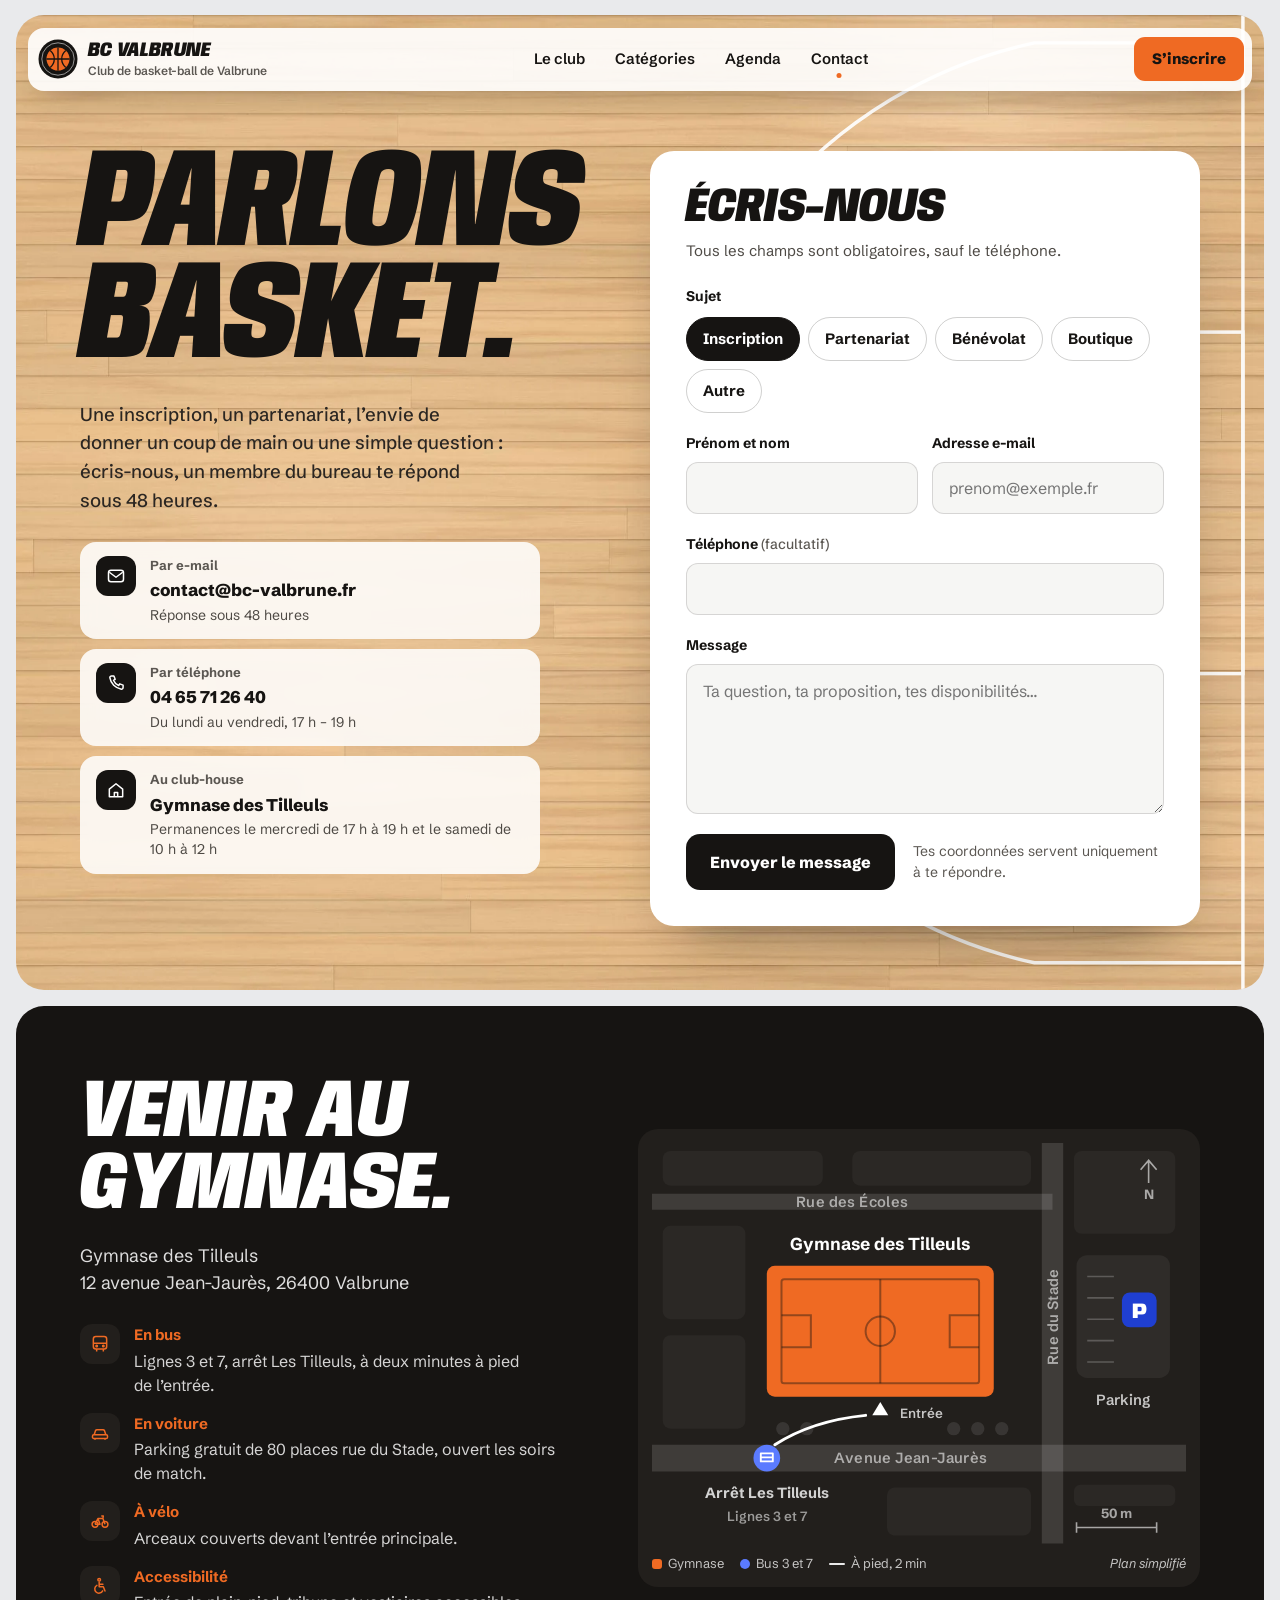
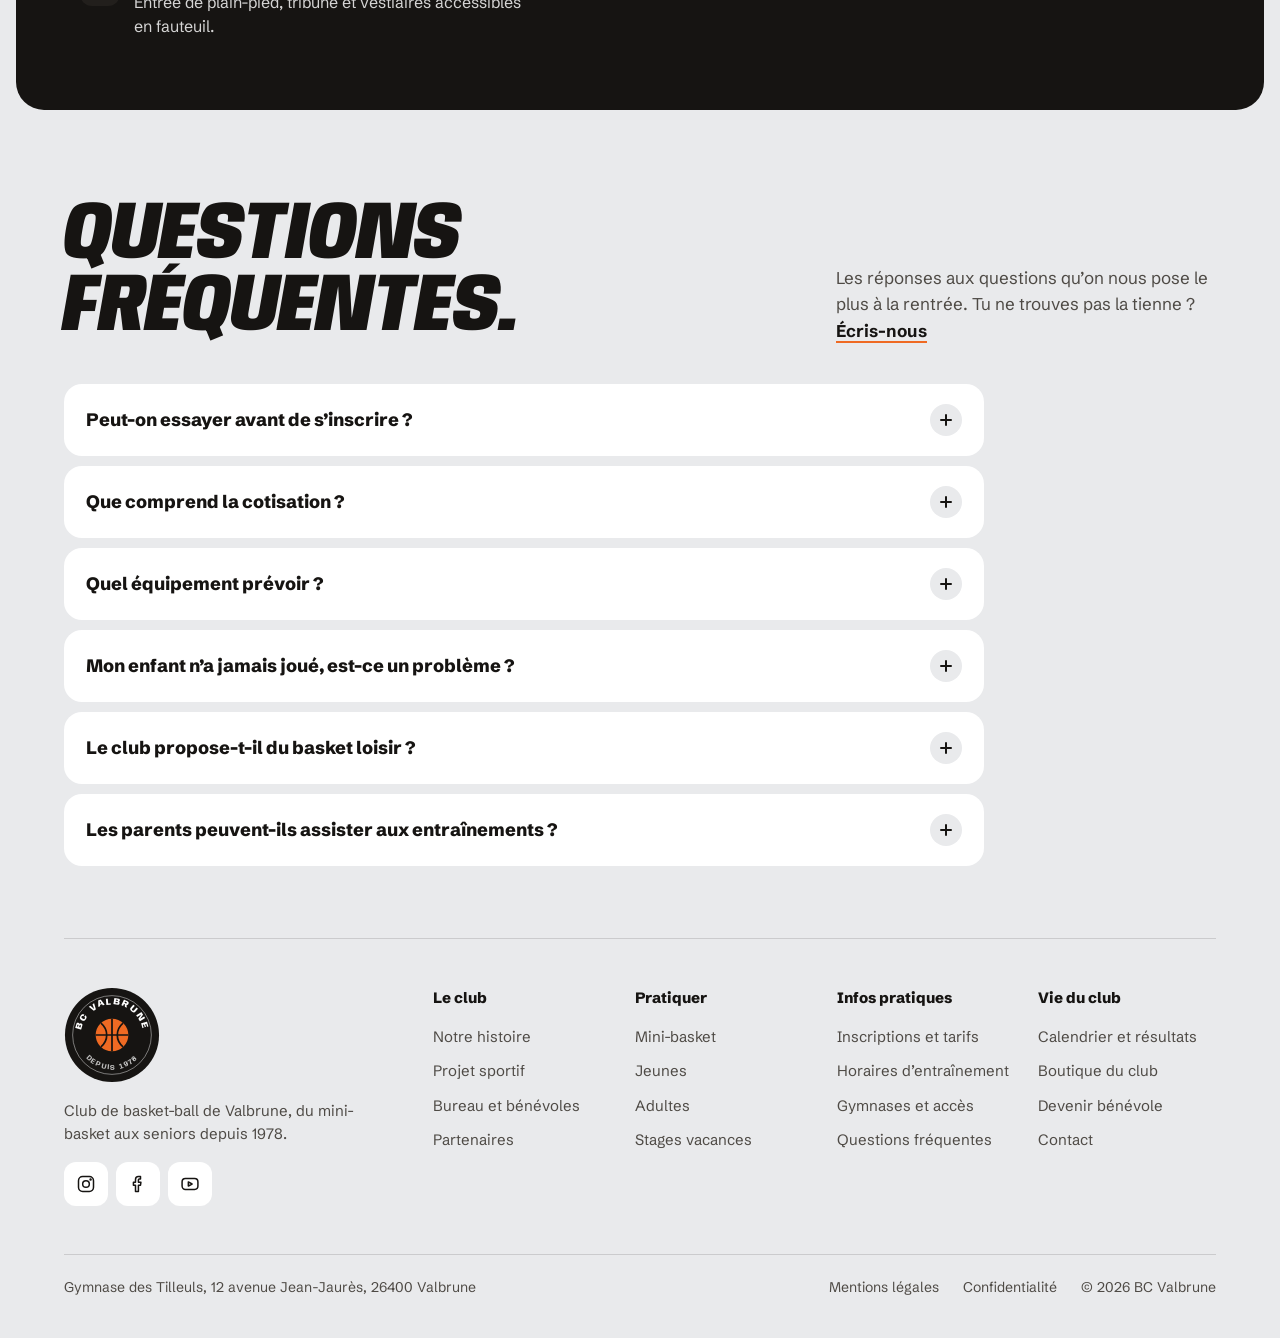
==== contact.html @ c9cce230 "Ajouter les animations, le contenu du club et la page contact - Contenu fictif complet : BC Valbrune" ====
<!DOCTYPE html>
<html lang="fr">
<head>
<meta charset="utf-8">
<meta name="viewport" content="width=device-width, initial-scale=1">
<title>Contact — BC Valbrune</title>
<meta name="description" content="Écrire au BC Valbrune, venir au gymnase des Tilleuls et trouver les réponses aux questions fréquentes sur les inscriptions.">
<meta name="theme-color" content="#E9EAEC">
<meta property="og:type" content="website">
<meta property="og:locale" content="fr_FR">
<meta property="og:title" content="Contact — BC Valbrune">
<meta property="og:description" content="Inscriptions, partenariats, bénévolat : écris au club, un membre du bureau te répond sous 48 heures.">
<link rel="icon" href="assets/img/favicon.svg" type="image/svg+xml">
<link rel="preconnect" href="https://fonts.googleapis.com">
<link rel="preconnect" href="https://fonts.gstatic.com" crossorigin>
<link rel="stylesheet" href="https://fonts.googleapis.com/css2?family=Anybody:ital,wdth,wght@0,50..150,100..900;1,50..150,100..900&amp;family=Schibsted+Grotesk:ital,wght@0,400..900;1,400..900&amp;display=swap">
<link rel="preload" href="assets/img/parquet.webp" as="image" type="image/webp">
<script>document.documentElement.classList.add('js');</script>
<link rel="stylesheet" href="assets/css/styles.css">
<script src="assets/js/main.js" defer></script>
</head>
<body>
<div class="site">

<a class="skip-link" href="#contenu">Aller au contenu</a>

<header class="header">
  <nav class="nav" aria-label="Navigation principale">
    <a class="logo" href="index.html" aria-label="BC Valbrune, retour à l’accueil">
      <svg width="40" height="40" viewBox="0 0 40 40" aria-hidden="true"><circle cx="20" cy="20" r="19.5" fill="#161412"/><circle cx="20" cy="20" r="16.2" fill="none" stroke="#FFFFFF" stroke-opacity="0.55" stroke-width="1"/><circle class="fill-accent" cx="20" cy="20" r="11.5"/><path d="M20 8.5v23M8.5 20h23M12.2 11.6c2.7 2.3 4.1 5 4.1 8.4s-1.4 6.1-4.1 8.4M27.8 11.6c-2.7 2.3-4.1 5-4.1 8.4s1.4 6.1 4.1 8.4" fill="none" stroke="#161412" stroke-width="1.3"/></svg>
      <span class="logo-text">
        <span class="logo-name">BC Valbrune</span>
        <span class="logo-sub">Club de basket-ball de Valbrune</span>
      </span>
    </a>
    <div class="nav-links">
      <a href="index.html#club">Le club</a>
      <a href="index.html#categories">Catégories</a>
      <a href="index.html#agenda">Agenda</a>
      <a href="contact.html" aria-current="page">Contact</a>
    </div>
    <div class="nav-actions">
      <a class="btn btn-nav" href="index.html#inscription">S’inscrire</a>
      <button class="menu-btn" type="button" aria-label="Menu" aria-expanded="false" aria-controls="menu-mobile">
        <svg class="menu-icon menu-icon-open" width="20" height="20" viewBox="0 0 20 20" aria-hidden="true"><path d="M3 6h14M3 10h14M3 14h9" fill="none" stroke="currentColor" stroke-width="2" stroke-linecap="round"/></svg>
        <svg class="menu-icon menu-icon-close" width="20" height="20" viewBox="0 0 20 20" aria-hidden="true"><path d="M5 5l10 10M15 5L5 15" fill="none" stroke="currentColor" stroke-width="2" stroke-linecap="round"/></svg>
      </button>
    </div>
  </nav>
  <nav class="menu-panel" id="menu-mobile" aria-label="Menu" hidden>
    <a href="index.html#club">Le club</a>
    <a href="index.html#categories">Catégories</a>
    <a href="index.html#agenda">Agenda</a>
    <a href="contact.html" aria-current="page">Contact</a>
  </nav>
</header>

<main id="contenu">

<!-- ========== Écrire au club ========== -->
<section id="top" class="contact-hero">
  <svg class="court" data-parallax-hero="0.12" aria-hidden="true" viewBox="-12 -7 12.3 14" preserveAspectRatio="xMaxYMid slice">
    <g fill="none" stroke="#FFFFFF" stroke-width="0.05" opacity="0.92">
      <rect x="-5.8" y="-2.45" width="5.8" height="4.9"/>
      <path d="M0 -7V7"/>
      <path d="M-5.8 -1.8A1.8 1.8 0 0 0 -5.8 1.8"/>
      <path d="M-5.8 -1.8A1.8 1.8 0 0 1 -5.8 1.8" stroke-dasharray="0.3 0.22"/>
      <path d="M0 -6.6H-2.99A6.75 6.75 0 0 0 -2.99 6.6H0"/>
      <path d="M-1.2 -1.25H-1.575A1.25 1.25 0 0 0 -1.575 1.25H-1.2"/>
      <path d="M-1.2 -0.9V0.9" stroke-width="0.08"/>
    </g>
    <circle class="stroke-accent" cx="-1.575" cy="0" r="0.23" fill="none" stroke-width="0.06"/>
  </svg>

  <div class="contact-hero-inner">
    <div class="contact-intro">
      <h1 class="contact-title display">
        <span>Parlons</span>
        <span>basket.</span>
      </h1>
      <p class="contact-lead">Une inscription, un partenariat, l’envie de donner un coup de main ou une simple question&nbsp;: écris-nous, un membre du bureau te répond sous 48&nbsp;heures.</p>
      <ul class="contact-methods">
        <li>
          <span class="method-icon" aria-hidden="true"><svg width="20" height="20" viewBox="0 0 24 24" fill="none" stroke="currentColor" stroke-width="1.8" stroke-linejoin="round"><rect x="3" y="5" width="18" height="14" rx="3"/><path d="M4 7.5l8 6 8-6"/></svg></span>
          <div>
            <p class="method-label">Par e-mail</p>
            <a class="method-value" href="mailto:contact@bc-valbrune.fr">contact@bc-valbrune.fr</a>
            <p class="method-note">Réponse sous 48&nbsp;heures</p>
          </div>
        </li>
        <li>
          <span class="method-icon" aria-hidden="true"><svg width="20" height="20" viewBox="0 0 24 24" fill="none" stroke="currentColor" stroke-width="1.8" stroke-linejoin="round"><path d="M6.6 3.5h2.9l1.5 4-2 1.3a11 11 0 0 0 6.2 6.2l1.3-2 4 1.5v2.9a2 2 0 0 1-2.1 2A16.5 16.5 0 0 1 4.6 5.6a2 2 0 0 1 2-2.1z"/></svg></span>
          <div>
            <p class="method-label">Par téléphone</p>
            <a class="method-value" href="tel:+33465712640">04&nbsp;65&nbsp;71&nbsp;26&nbsp;40</a>
            <p class="method-note">Du lundi au vendredi, 17&nbsp;h – 19&nbsp;h</p>
          </div>
        </li>
        <li>
          <span class="method-icon" aria-hidden="true"><svg width="20" height="20" viewBox="0 0 24 24" fill="none" stroke="currentColor" stroke-width="1.8" stroke-linejoin="round"><path d="M4 11l8-6.5 8 6.5v9H4z"/><path d="M10 20v-5h4v5"/></svg></span>
          <div>
            <p class="method-label">Au club-house</p>
            <p class="method-value">Gymnase des Tilleuls</p>
            <p class="method-note">Permanences le mercredi de 17&nbsp;h à 19&nbsp;h et le samedi de 10&nbsp;h à 12&nbsp;h</p>
          </div>
        </li>
      </ul>
    </div>

    <div class="contact-card" id="formulaire">
      <h2 class="contact-card-title display">Écris-nous</h2>
      <p class="contact-card-lead">Tous les champs sont obligatoires, sauf le téléphone.</p>

      <!-- Pour recevoir les messages, ajoutez action="https://…" avec l’adresse de votre service de formulaire (voir README). -->
      <form class="contact-form" id="form-contact" method="post" novalidate>
        <fieldset>
          <legend>Sujet</legend>
          <div class="chips chips--light">
            <label class="chip"><input type="radio" name="sujet" value="inscription" checked><span>Inscription</span></label>
            <label class="chip"><input type="radio" name="sujet" value="partenariat"><span>Partenariat</span></label>
            <label class="chip"><input type="radio" name="sujet" value="benevolat"><span>Bénévolat</span></label>
            <label class="chip"><input type="radio" name="sujet" value="boutique"><span>Boutique</span></label>
            <label class="chip"><input type="radio" name="sujet" value="autre"><span>Autre</span></label>
          </div>
        </fieldset>
        <div class="field-grid">
          <div class="field">
            <label for="contact-nom">Prénom et nom</label>
            <input class="input" id="contact-nom" name="nom" type="text" autocomplete="name" required aria-describedby="erreur-nom" data-error="erreur-nom">
            <p class="field-error" id="erreur-nom" role="alert" hidden></p>
          </div>
          <div class="field">
            <label for="contact-email">Adresse e-mail</label>
            <input class="input" id="contact-email" name="email" type="email" autocomplete="email" placeholder="prenom@exemple.fr" required aria-describedby="erreur-email" data-error="erreur-email">
            <p class="field-error" id="erreur-email" role="alert" hidden></p>
          </div>
        </div>
        <div class="field">
          <label for="contact-telephone">Téléphone <span class="optional">(facultatif)</span></label>
          <input class="input" id="contact-telephone" name="telephone" type="tel" autocomplete="tel">
        </div>
        <div class="field">
          <label for="contact-message">Message</label>
          <textarea class="input" id="contact-message" name="message" rows="5" placeholder="Ta question, ta proposition, tes disponibilités…" required aria-describedby="erreur-message" data-error="erreur-message"></textarea>
          <p class="field-error" id="erreur-message" role="alert" hidden></p>
        </div>
        <div class="contact-actions">
          <button class="btn btn-submit" type="submit">Envoyer le message</button>
          <p class="contact-note">Tes coordonnées servent uniquement à te répondre.</p>
        </div>
        <p class="field-error" role="alert" data-form-error hidden></p>
      </form>

      <div role="status">
        <div class="join-success contact-success" id="contact-ok" hidden>
          <svg width="36" height="36" viewBox="0 0 36 36" aria-hidden="true"><circle class="fill-accent" cx="18" cy="18" r="17"/><path d="M11 18.5l4.6 4.6L25.5 13" fill="none" stroke="#161412" stroke-width="3" stroke-linecap="round" stroke-linejoin="round"/></svg>
          <div>
            <p class="join-success-title">Message envoyé</p>
            <p class="join-success-text">Merci <span data-success-name></span>&nbsp;! Un membre du bureau te répond à <span data-success-email></span> sous 48&nbsp;heures.</p>
          </div>
        </div>
      </div>
    </div>
  </div>
</section>

<!-- ========== Venir au gymnase ========== -->
<section id="acces" class="access on-dark">
  <div class="access-grid">
    <div class="access-text" data-reveal>
      <h2 class="access-title display">Venir au gymnase.</h2>
      <address class="access-address">Gymnase des Tilleuls<br>12 avenue Jean-Jaurès, 26400 Valbrune</address>
      <ul class="access-list">
        <li>
          <span class="access-icon" aria-hidden="true"><svg width="20" height="20" viewBox="0 0 24 24" fill="none" stroke="currentColor" stroke-width="1.8" stroke-linejoin="round"><rect x="4" y="3" width="16" height="15" rx="3"/><path d="M4 11h16M8 18v3M16 18v3"/><circle cx="8" cy="14.5" r="0.9" fill="currentColor"/><circle cx="16" cy="14.5" r="0.9" fill="currentColor"/></svg></span>
          <div><h3>En bus</h3><p>Lignes 3 et 7, arrêt Les Tilleuls, à deux minutes à pied de l’entrée.</p></div>
        </li>
        <li>
          <span class="access-icon" aria-hidden="true"><svg width="20" height="20" viewBox="0 0 24 24" fill="none" stroke="currentColor" stroke-width="1.8" stroke-linejoin="round"><path d="M5 14l1.6-4.8A2 2 0 0 1 8.5 8h7a2 2 0 0 1 1.9 1.2L19 14"/><rect x="3" y="14" width="18" height="4.5" rx="1.5"/><path d="M6 18.5V20M18 18.5V20"/></svg></span>
          <div><h3>En voiture</h3><p>Parking gratuit de 80&nbsp;places rue du Stade, ouvert les soirs de match.</p></div>
        </li>
        <li>
          <span class="access-icon" aria-hidden="true"><svg width="20" height="20" viewBox="0 0 24 24" fill="none" stroke="currentColor" stroke-width="1.8" stroke-linejoin="round"><circle cx="6" cy="16" r="3.5"/><circle cx="18" cy="16" r="3.5"/><path d="M6 16l3.5-7h6l2.5 7M9.5 9L12 16h-6M13.5 6h2.5l-0.5 3"/></svg></span>
          <div><h3>À vélo</h3><p>Arceaux couverts devant l’entrée principale.</p></div>
        </li>
        <li>
          <span class="access-icon" aria-hidden="true"><svg width="20" height="20" viewBox="0 0 24 24" fill="none" stroke="currentColor" stroke-width="1.8" stroke-linecap="round" stroke-linejoin="round"><circle cx="11" cy="4.5" r="1.6"/><path d="M11 7.5V13h5l2 5M11 10h4.5M8.3 11.2a5 5 0 1 0 6.9 6.6"/></svg></span>
          <div><h3>Accessibilité</h3><p>Entrée de plain-pied, tribune et vestiaires accessibles en fauteuil.</p></div>
        </li>
      </ul>
    </div>

    <figure class="access-map" data-reveal>
      <svg viewBox="0 0 400 300" role="img" aria-label="Plan d’accès : le gymnase des Tilleuls donne sur l’avenue Jean-Jaurès, l’arrêt de bus Les Tilleuls est à deux minutes à pied, le parking est rue du Stade">
        <g fill="#FFFFFF" fill-opacity="0.04">
          <rect x="8" y="6" width="120" height="26" rx="6"/>
          <rect x="150" y="6" width="134" height="26" rx="6"/>
          <rect x="8" y="62" width="62" height="70" rx="6"/>
          <rect x="8" y="144" width="62" height="70" rx="6"/>
          <rect x="316" y="6" width="76" height="62" rx="6"/>
          <rect x="316" y="256" width="76" height="16" rx="5"/>
          <rect x="176" y="258" width="108" height="36" rx="6"/>
        </g>
        <g stroke="#FFFFFF" stroke-opacity="0.13" stroke-linecap="butt" fill="none">
          <path d="M0 236H400" stroke-width="20"/>
          <path d="M300 0V300" stroke-width="16"/>
          <path d="M0 44H300" stroke-width="12"/>
        </g>
        <g fill="#FFFFFF" fill-opacity="0.1">
          <circle cx="98" cy="214" r="5"/><circle cx="116" cy="214" r="5"/><circle cx="226" cy="214" r="5"/><circle cx="244" cy="214" r="5"/><circle cx="262" cy="214" r="5"/>
        </g>
        <g class="svg-body map-label" fill="#FFFFFF" fill-opacity="0.58" font-size="11" font-weight="600" letter-spacing="0.3">
          <text x="194" y="240" text-anchor="middle">Avenue Jean-Jaurès</text>
          <text x="150" y="48" text-anchor="middle">Rue des Écoles</text>
          <text transform="translate(304 130) rotate(-90)" text-anchor="middle">Rue du Stade</text>
        </g>
        <rect class="fill-accent" x="86" y="92" width="170" height="98" rx="6"/>
        <g fill="none" stroke="#161412" stroke-opacity="0.42" stroke-width="1.5">
          <rect x="97" y="102" width="148" height="78" rx="2"/>
          <path d="M171 102V180"/>
          <circle cx="171" cy="141" r="11"/>
          <path d="M97 129H119V153H97M245 129H223V153H245"/>
        </g>
        <text class="svg-body map-title" x="171" y="80" text-anchor="middle" fill="#FFFFFF" font-size="13" font-weight="700">Gymnase des Tilleuls</text>
        <polygon points="171,194 177,204 165,204" fill="#FFFFFF"/>
        <text class="svg-body map-small" x="186" y="206" fill="#FFFFFF" fill-opacity="0.75" font-size="10" font-weight="600">Entrée</text>
        <rect x="318" y="84" width="70" height="92" rx="8" fill="#FFFFFF" fill-opacity="0.06"/>
        <g stroke="#FFFFFF" stroke-opacity="0.22" stroke-width="1.2">
          <path d="M326 100H346M326 116H346M326 132H346M326 148H346M326 164H346"/>
        </g>
        <rect x="352" y="112" width="26" height="26" rx="6" fill="#1F3FD1"/>
        <text class="svg-display" x="365" y="131" text-anchor="middle" fill="#FFFFFF" font-size="16" font-weight="900">P</text>
        <text class="svg-body map-label" x="353" y="196" text-anchor="middle" fill="#FFFFFF" fill-opacity="0.75" font-size="11" font-weight="600">Parking</text>
        <path class="map-route" d="M92 226Q120 208 160 204" pathLength="1" fill="none" stroke="#FFFFFF" stroke-width="2.2" stroke-linecap="round"/>
        <circle cx="86" cy="236" r="10" fill="#5B7BFF"/>
        <path d="M81.5 232.5h9v6h-9zM81.5 235.5h9" fill="none" stroke="#FFFFFF" stroke-width="1.4" stroke-linejoin="round"/>
        <g class="svg-body" text-anchor="middle" fill="#FFFFFF">
          <text class="map-label" x="86" y="266" fill-opacity="0.8" font-size="11" font-weight="700">Arrêt Les Tilleuls</text>
          <text class="map-small" x="86" y="283" fill-opacity="0.55" font-size="10" font-weight="600">Lignes 3 et 7</text>
        </g>
        <g fill="none" stroke="#FFFFFF" stroke-opacity="0.6" stroke-width="1.2">
          <path d="M318 288H378M318 284V292M378 284V292"/>
          <path d="M372 30V14M366 20L372 13L378 20"/>
        </g>
        <g class="svg-body map-small" fill="#FFFFFF" fill-opacity="0.6" font-size="10" font-weight="700" text-anchor="middle">
          <text x="348" y="281">50 m</text>
          <text x="372" y="42">N</text>
        </g>
      </svg>
      <figcaption class="legend">
        <span class="legend-item"><span class="key-square"></span>Gymnase</span>
        <span class="legend-item"><span class="key-dot key-dot--bus"></span>Bus 3 et 7</span>
        <span class="legend-item"><span class="key-line"></span>À pied, 2&nbsp;min</span>
        <span class="legend-note">Plan simplifié</span>
      </figcaption>
    </figure>
  </div>
</section>

<!-- ========== Questions fréquentes ========== -->
<section id="faq" class="faq">
  <div class="section-head" data-reveal>
    <h2 class="faq-title display">Questions fréquentes.</h2>
    <p class="faq-lead">Les réponses aux questions qu’on nous pose le plus à la rentrée. Tu ne trouves pas la tienne&nbsp;? <a class="inline-link" href="#formulaire">Écris-nous</a></p>
  </div>
  <div class="faq-list" data-reveal-stagger>
    <details class="faq-item" data-reveal>
      <summary>Peut-on essayer avant de s’inscrire&nbsp;?<span class="faq-icon" aria-hidden="true"></span></summary>
      <div class="faq-answer"><p>Oui, deux séances d’essai gratuites dans ta catégorie. Laisse ton e-mail dans le formulaire d’inscription de l’accueil ou passe nous voir pendant une permanence.</p></div>
    </details>
    <details class="faq-item" data-reveal>
      <summary>Que comprend la cotisation&nbsp;?<span class="faq-icon" aria-hidden="true"></span></summary>
      <div class="faq-answer"><p>La licence FFBB, l’assurance, les entraînements de septembre à juin et le prêt du maillot de match. Elle est de 130&nbsp;€ en mini-basket, 160&nbsp;€ chez les jeunes et 190&nbsp;€ chez les adultes, payable en trois fois. Les coupons sport et les aides de la ville sont acceptés.</p></div>
    </details>
    <details class="faq-item" data-reveal>
      <summary>Quel équipement prévoir&nbsp;?<span class="faq-icon" aria-hidden="true"></span></summary>
      <div class="faq-answer"><p>Une tenue de sport, des chaussures réservées à la salle et une gourde. Le club prête les maillots de match&nbsp;; les tenues d’entraînement aux couleurs du club sont en vente au club-house.</p></div>
    </details>
    <details class="faq-item" data-reveal>
      <summary>Mon enfant n’a jamais joué, est-ce un problème&nbsp;?<span class="faq-icon" aria-hidden="true"></span></summary>
      <div class="faq-answer"><p>Pas du tout. En mini-basket, les groupes sont faits par âge et on apprend en jouant. Les coachs adaptent les exercices au niveau de chacun.</p></div>
    </details>
    <details class="faq-item" data-reveal>
      <summary>Le club propose-t-il du basket loisir&nbsp;?<span class="faq-icon" aria-hidden="true"></span></summary>
      <div class="faq-answer"><p>Oui. Chez les adultes, le lundi est réservé aux équipes de championnat et le vendredi au groupe loisir, sans compétition, de 20&nbsp;h à 22&nbsp;h.</p></div>
    </details>
    <details class="faq-item" data-reveal>
      <summary>Les parents peuvent-ils assister aux entraînements&nbsp;?<span class="faq-icon" aria-hidden="true"></span></summary>
      <div class="faq-answer"><p>Oui, depuis la tribune. On compte aussi sur vous pour les déplacements et la buvette les soirs de match&nbsp;: toute aide est la bienvenue.</p></div>
    </details>
  </div>
</section>

</main>

<!-- ========== Pied de page ========== -->
<footer class="footer">
  <div class="footer-top">
    <div class="footer-brand">
      <svg width="96" height="96" viewBox="0 0 100 100" aria-hidden="true">
        <defs><path id="crest-top" d="M18 50A32 32 0 0 1 82 50"/><path id="crest-bottom" d="M14 50A36 36 0 0 0 86 50"/></defs>
        <circle cx="50" cy="50" r="49" fill="#161412"/>
        <circle cx="50" cy="50" r="41" fill="none" stroke="#FFFFFF" stroke-opacity="0.45" stroke-width="1"/>
        <text class="svg-display crest-name" fill="#FFFFFF" font-size="9.5" font-weight="800" letter-spacing="1.6"><textPath href="#crest-top" startOffset="50%" text-anchor="middle">BC VALBRUNE</textPath></text>
        <text class="svg-display" fill="#FFFFFF" fill-opacity="0.72" font-size="7.5" font-weight="700" letter-spacing="1.4"><textPath href="#crest-bottom" startOffset="50%" text-anchor="middle">DEPUIS 1978</textPath></text>
        <circle class="fill-accent" cx="50" cy="50" r="17"/>
        <path d="M50 33v34M33 50h34M38.5 37.7c4 3.4 6 7.4 6 12.3s-2 8.9-6 12.3M61.5 37.7c-4 3.4-6 7.4-6 12.3s2 8.9 6 12.3" fill="none" stroke="#161412" stroke-width="1.8"/>
      </svg>
      <p>Club de basket-ball de Valbrune, du mini-basket aux seniors depuis 1978.</p>
      <div class="socials">
        <a href="https://www.instagram.com/bcvalbrune" aria-label="Instagram"><svg width="20" height="20" viewBox="0 0 24 24" aria-hidden="true" fill="none" stroke="currentColor" stroke-width="1.8"><rect x="3" y="3" width="18" height="18" rx="5"/><circle cx="12" cy="12" r="4"/><circle cx="17.5" cy="6.5" r="0.6" fill="currentColor"/></svg></a>
        <a href="https://www.facebook.com/bcvalbrune" aria-label="Facebook"><svg width="20" height="20" viewBox="0 0 24 24" aria-hidden="true" fill="none" stroke="currentColor" stroke-width="1.8" stroke-linejoin="round"><path d="M15 3h-2.5A3.5 3.5 0 0 0 9 6.5V10H6.5v3.5H9V21h3.5v-7.5H15l.5-3.5h-3V7a1 1 0 0 1 1-1H15z"/></svg></a>
        <a href="https://www.youtube.com/@bcvalbrune" aria-label="YouTube"><svg width="20" height="20" viewBox="0 0 24 24" aria-hidden="true" fill="none" stroke="currentColor" stroke-width="1.8" stroke-linejoin="round"><rect x="2.5" y="5.5" width="19" height="13" rx="4"/><path d="M10 9.5v5l4.5-2.5z"/></svg></a>
      </div>
    </div>
    <nav class="footer-nav" aria-label="Pied de page">
      <div>
        <h2>Le club</h2>
        <ul>
          <li><a href="index.html#club">Notre histoire</a></li>
          <li><a href="index.html#club">Projet sportif</a></li>
          <li><a href="index.html#club">Bureau et bénévoles</a></li>
          <li><a href="index.html#partenaires">Partenaires</a></li>
        </ul>
      </div>
      <div>
        <h2>Pratiquer</h2>
        <ul>
          <li><a href="index.html#categories">Mini-basket</a></li>
          <li><a href="index.html#categories">Jeunes</a></li>
          <li><a href="index.html#categories">Adultes</a></li>
          <li><a href="index.html#agenda">Stages vacances</a></li>
        </ul>
      </div>
      <div>
        <h2>Infos pratiques</h2>
        <ul>
          <li><a href="index.html#inscription">Inscriptions et tarifs</a></li>
          <li><a href="index.html#categories">Horaires d’entraînement</a></li>
          <li><a href="#acces">Gymnases et accès</a></li>
          <li><a href="#faq">Questions fréquentes</a></li>
        </ul>
      </div>
      <div>
        <h2>Vie du club</h2>
        <ul>
          <li><a href="index.html#agenda">Calendrier et résultats</a></li>
          <li><a href="#boutique">Boutique du club</a></li>
          <li><a href="#benevolat">Devenir bénévole</a></li>
          <li><a href="#formulaire">Contact</a></li>
        </ul>
      </div>
    </nav>
  </div>
  <div class="footer-bottom">
    <p>Gymnase des Tilleuls, 12 avenue Jean-Jaurès, 26400 Valbrune</p>
    <div class="footer-legal">
      <a href="#top">Mentions légales</a>
      <a href="#top">Confidentialité</a>
      <span>© 2026 BC Valbrune</span>
    </div>
  </div>
</footer>

</div>
</body>
</html>
---- assets/css/styles.css ----
/* ==========================================================================
   BC Valbrune — feuille de style
   Accueil reproduit depuis la maquette Claude Design « Page d'accueil »,
   page contact dans le même langage visuel.
   ========================================================================== */

/* ---------- Réglages : couleurs, typographies, mouvement ---------- */

:root {
  /* Couleur principale du club. Variantes prévues dans la maquette :
     #F04A3E (rouge), #35A5FF (bleu ciel), #F5B414 (jaune). */
  --accent: #EF6A23;
  --blue: #1F3FD1;
  --blue-light: #5B7BFF;
  --ink: #161412;
  --ink-soft: #2B2622;
  --muted: #4E4A45;
  --subtle: #5B5752;
  --faint: #6B665F;
  --page: #E9EAEC;
  --white: #FFFFFF;
  --night: #221F1C;
  --night-2: #2C2825;
  --ticket: #F1F1EF;
  --field: #F6F6F4;
  --danger: #B42318;

  --font-display: 'Anybody', 'Arial Narrow', sans-serif;
  --font-body: 'Schibsted Grotesk', 'Helvetica Neue', Helvetica, Arial, sans-serif;

  --pad-x: clamp(20px, 5vw, 64px);

  /* Une seule courbe pour tous les mouvements : départ vif, arrivée douce */
  --ease-out: cubic-bezier(0.2, 0.7, 0.2, 1);
}

/* ---------- Base ---------- */

*,
*::before,
*::after {
  box-sizing: border-box;
}

html {
  scroll-behavior: smooth;
}

body {
  margin: 0;
  background: var(--page);
}

a {
  color: var(--ink);
}

.site {
  width: 100%;
  min-height: 100vh;
  padding: 16px 0 8px;
  background: var(--page);
  color: var(--ink);
  font-family: var(--font-body);
  font-size: 16px;
  line-height: 1.5;
  overflow-x: clip;
  -webkit-font-smoothing: antialiased;
}

.site ::selection {
  background: var(--ink);
  color: var(--white);
}

.site :focus-visible {
  outline: 3px solid var(--blue);
  outline-offset: 3px;
}

.on-dark :focus-visible,
.on-blue :focus-visible {
  outline-color: var(--white);
}

.site h1,
.site h2,
.site h3 {
  text-wrap: balance;
}

.site p,
.site dd {
  text-wrap: pretty;
}

.sr-only {
  position: absolute !important;
  width: 1px;
  height: 1px;
  padding: 0;
  margin: -1px;
  overflow: hidden;
  clip: rect(0, 0, 0, 0);
  white-space: nowrap;
  border: 0;
}

.skip-link {
  position: absolute;
  top: 8px;
  left: 8px;
  z-index: 100;
  padding: 12px 18px;
  border-radius: 11px;
  background: var(--ink);
  color: var(--white);
  font-weight: 800;
  text-decoration: none;
  transform: translateY(-200%);
}

.skip-link:focus {
  transform: none;
}

/* Titres en Anybody italique, capitales */
.display {
  font-family: var(--font-display);
  font-style: italic;
  font-weight: 900;
  text-transform: uppercase;
}

/* Remplissages SVG qui suivent la couleur principale */
.fill-accent {
  fill: var(--accent);
}

.stroke-accent {
  stroke: var(--accent);
}

.svg-display {
  font-family: var(--font-display);
}

.svg-body {
  font-family: var(--font-body);
}

/* ---------- Boutons et liens soulignés ---------- */

.btn {
  display: inline-flex;
  align-items: center;
  border: 0;
  background: var(--accent);
  color: var(--ink);
  font-family: inherit;
  font-weight: 800;
  text-decoration: none;
  cursor: pointer;
  transition: transform 0.2s ease, box-shadow 0.25s ease;
}

.btn:hover {
  transform: translateY(-2px);
}

.btn:active {
  transform: translateY(0) scale(0.98);
}

.tlink {
  display: inline-flex;
  align-items: center;
  min-height: 44px;
  color: var(--ink);
  text-decoration: underline;
  text-decoration-color: var(--accent);
  text-decoration-thickness: 2px;
  text-underline-offset: 5px;
  transition: text-decoration-thickness 0.2s ease, text-underline-offset 0.2s ease;
}

.tlink:hover {
  text-decoration-thickness: 3px;
  text-underline-offset: 6px;
}

/* Lien au fil d'un texte */
.inline-link {
  color: var(--ink);
  font-weight: 700;
  text-decoration: underline;
  text-decoration-color: var(--accent);
  text-decoration-thickness: 2px;
  text-underline-offset: 4px;
}

.inline-link:hover {
  text-decoration-thickness: 3px;
}

/* ---------- En-tête ---------- */

.header {
  position: sticky;
  top: 12px;
  z-index: 50;
  margin: 12px 28px 0;
  view-transition-name: site-header;
}

.nav {
  max-width: 1360px;
  margin: 0 auto;
  display: flex;
  align-items: center;
  justify-content: space-between;
  gap: 16px;
  padding: 8px 8px 8px 10px;
  background: rgba(255, 255, 255, 0.9);
  -webkit-backdrop-filter: blur(14px);
  backdrop-filter: blur(14px);
  border-radius: 16px;
  box-shadow: 0 12px 32px -18px rgba(22, 20, 18, 0.45);
}

.logo {
  display: flex;
  align-items: center;
  gap: 10px;
  min-height: 44px;
  color: var(--ink);
  text-decoration: none;
}

.logo svg {
  flex: 0 0 auto;
  transition: rotate 0.6s var(--ease-out);
}

/* Le ballon du logo tourne d'un quart de tour au survol */
.logo:hover svg {
  rotate: 90deg;
}

.logo-text {
  display: flex;
  flex-direction: column;
  line-height: 1;
}

.logo-name {
  font-family: var(--font-display);
  font-style: italic;
  font-weight: 900;
  font-stretch: 82%;
  font-size: 20px;
  letter-spacing: 0.01em;
  text-transform: uppercase;
}

.logo-sub {
  margin-top: 4px;
  font-size: 12px;
  font-weight: 600;
  color: var(--subtle);
}

.nav-links {
  display: flex;
  align-items: center;
  gap: 2px;
}

.nav-links a {
  position: relative;
  padding: 12px 14px;
  border-radius: 10px;
  font-size: 15px;
  font-weight: 600;
  color: var(--ink);
  text-decoration: none;
  transition: background-color 0.2s ease;
}

.nav-links a:hover,
.menu-panel a:hover {
  background: rgba(22, 20, 18, 0.07);
}

/* Section en cours ou page ouverte : un point orange sous le lien */
.nav-links a::after {
  content: "";
  position: absolute;
  left: 50%;
  bottom: 5px;
  width: 5px;
  height: 5px;
  border-radius: 50%;
  background: var(--accent);
  translate: -50% 0;
  scale: 0;
  transition: scale 0.3s var(--ease-out);
}

.nav-links a[aria-current]::after {
  scale: 1;
}

.nav-actions {
  display: flex;
  align-items: center;
  gap: 8px;
}

.btn-nav {
  min-height: 44px;
  padding: 0 18px;
  border-radius: 11px;
  font-size: 15px;
}

.menu-btn {
  position: relative;
  display: none;
  width: 44px;
  height: 44px;
  align-items: center;
  justify-content: center;
  border: 0;
  border-radius: 11px;
  background: var(--ink);
  color: var(--white);
  cursor: pointer;
}

.menu-icon {
  position: absolute;
  inset: 0;
  margin: auto;
  transition: opacity 0.2s ease, rotate 0.3s var(--ease-out);
}

.menu-icon-close {
  opacity: 0;
  rotate: -90deg;
}

.menu-btn[aria-expanded="true"] .menu-icon-open {
  opacity: 0;
  rotate: 90deg;
}

.menu-btn[aria-expanded="true"] .menu-icon-close {
  opacity: 1;
  rotate: 0deg;
}

.menu-panel {
  position: absolute;
  left: 0;
  right: 0;
  top: calc(100% + 8px);
  display: flex;
  flex-direction: column;
  padding: 8px;
  background: var(--white);
  border-radius: 16px;
  box-shadow: 0 20px 40px -20px rgba(22, 20, 18, 0.5);
  transition: opacity 0.2s ease, translate 0.3s var(--ease-out);
}

@starting-style {
  .menu-panel {
    opacity: 0;
    translate: 0 -8px;
  }
}

.menu-panel[hidden] {
  display: none;
}

.menu-panel a {
  padding: 14px 16px;
  border-radius: 12px;
  font-size: 18px;
  font-weight: 700;
  color: var(--ink);
  text-decoration: none;
}

.menu-panel a[aria-current] {
  box-shadow: inset 4px 0 0 var(--accent);
}

/* ---------- Accueil : le parquet ---------- */

.hero {
  position: relative;
  margin: -76px 16px 0;
  border-radius: 28px;
  overflow: hidden;
  background: #E2B985 url(../img/parquet.webp) center / cover no-repeat;
}

.court {
  position: absolute;
  right: 0;
  bottom: 0;
  width: 58%;
  height: 100%;
  pointer-events: none;
}

.court-key {
  mix-blend-mode: multiply;
}

.hero-inner {
  position: relative;
  max-width: 1360px;
  margin: 0 auto;
  padding: 136px var(--pad-x) 250px;
  display: flex;
  flex-wrap: wrap;
  align-items: center;
  gap: 28px 40px;
}

.hero-copy {
  flex: 1 1 520px;
  min-width: 0;
  display: flex;
  flex-direction: column;
  align-items: flex-start;
  gap: 26px;
}

.hero-title {
  margin: 0;
  font-size: clamp(64px, 15vw, 150px);
  line-height: 0.8;
  font-stretch: 72%;
  letter-spacing: -0.01em;
  color: var(--ink);
}

.hero-title span,
.contact-title span {
  display: block;
  transform-origin: 0 100%;
  animation: land 0.95s ease-in 0.1s both;
}

.hero-title span:nth-child(2),
.contact-title span:nth-child(2) {
  animation-delay: 0.2s;
}

.hero-title span:nth-child(3) {
  animation-delay: 0.3s;
}

.hero-title span:nth-child(4) {
  animation-delay: 0.4s;
}

.hero-lead {
  margin: 0;
  max-width: 38ch;
  font-size: clamp(17px, 1.45vw, 19px);
  line-height: 1.55;
  font-weight: 500;
  color: var(--ink-soft);
}

.hero-actions {
  display: flex;
  flex-wrap: wrap;
  align-items: center;
  gap: 12px 26px;
}

.btn-hero {
  min-height: 56px;
  padding: 0 28px;
  border-radius: 14px;
  font-size: 17px;
  box-shadow: 0 14px 30px -16px rgba(22, 20, 18, 0.6);
}

.btn-hero:hover {
  box-shadow: 0 20px 34px -16px rgba(22, 20, 18, 0.7);
}

.hero-actions .tlink {
  font-size: 16px;
  font-weight: 700;
  text-decoration-color: var(--blue);
}

.hero-visual {
  flex: 1 1 360px;
  min-width: 0;
  display: flex;
  justify-content: center;
}

/* Le ballon et le badge suivent légèrement le curseur (--px, --py posés par main.js) */
.ball-stage {
  position: relative;
  width: min(100%, 470px);
  aspect-ratio: 1 / 1.1;
  display: flex;
  align-items: flex-end;
  justify-content: center;
  translate: calc(var(--px, 0) * 14px) calc(var(--py, 0) * 10px);
  transition: translate 0.9s var(--ease-out);
}

.ball-shadow {
  position: absolute;
  left: 14%;
  right: 14%;
  bottom: 1%;
  height: 10%;
  border-radius: 50%;
  background: radial-gradient(closest-side, rgba(40, 20, 6, 0.55), rgba(40, 20, 6, 0));
  animation: shadowDrop 1.5s ease-in 0.25s both, shadowFloat 6s ease-in-out 1.75s infinite;
}

.ball-hero {
  position: relative;
  display: block;
  width: 90%;
  height: auto;
  margin-bottom: 7%;
  transform-origin: 50% 100%;
  animation: ballDrop 1.5s ease-in 0.25s both, ballFloat 6s ease-in-out 1.75s infinite;
}

.badge {
  position: absolute;
  top: 3%;
  right: 0;
  z-index: 2;
  transform: rotate(-7deg);
  translate: calc(var(--px, 0) * 10px) calc(var(--py, 0) * 8px);
  transition: translate 0.9s var(--ease-out);
  animation: slap 0.55s cubic-bezier(0.2, 1.4, 0.4, 1) 1.6s both;
}

.badge-inner {
  padding: 12px 16px 13px;
  border-radius: 12px;
  background: var(--blue);
  color: var(--white);
  box-shadow: 0 0 0 4px var(--white), 0 18px 30px -12px rgba(22, 20, 18, 0.55);
}

.badge-title {
  margin: 0;
  font-stretch: 80%;
  font-size: 26px;
  line-height: 0.9;
}

.badge-title span {
  display: block;
}

.badge-season {
  margin: 7px 0 0;
  font-size: 12px;
  font-weight: 700;
  color: rgba(255, 255, 255, 0.88);
}

/* ---------- Le club ---------- */

.club {
  position: relative;
  margin: 16px 16px 0;
  padding: clamp(44px, 6vw, 72px) var(--pad-x);
  border-radius: 28px;
  background: var(--ink);
  color: var(--white);
  scroll-margin-top: 96px;
}

.container {
  max-width: 1232px;
  margin: 0 auto;
}

.club-top {
  display: flex;
  flex-wrap: wrap;
  align-items: flex-start;
  justify-content: space-between;
  gap: 36px 48px;
}

.club-intro {
  flex: 1 1 540px;
  min-width: 0;
}

.club-title {
  margin: 0;
  padding: 0 0.16em 0.04em 0.06em;
  font-size: clamp(56px, 11vw, 144px);
  line-height: 0.84;
  font-stretch: 125%;
  letter-spacing: -0.02em;
}

.club-title span {
  display: block;
}

/* Lettres découpées dans le cuir du ballon */
.leather {
  background: #D8641F url(../img/cuir.webp) center / cover no-repeat;
  -webkit-background-clip: text;
  background-clip: text;
  -webkit-text-fill-color: transparent;
  color: transparent;
}

.club-lead {
  margin: 28px 0 0;
  max-width: 46ch;
  font-size: 18px;
  line-height: 1.6;
  color: rgba(255, 255, 255, 0.8);
}

/* Carte « Un plan pour chaque séance », remontée sur le parquet */
.coach-card {
  flex: 0 1 400px;
  min-width: 0;
  position: relative;
  z-index: 5;
  display: flex;
  flex-direction: column;
  gap: 16px;
  margin-top: -292px;
  padding: 24px;
  border-radius: 26px;
  background: var(--accent);
  color: var(--ink);
  box-shadow: 0 34px 60px -30px rgba(0, 0, 0, 0.7);
}

.coach-title {
  margin: 0;
  font-size: clamp(26px, 2.4vw, 32px);
  line-height: 0.92;
  font-stretch: 82%;
}

.coach-board {
  padding: 12px;
  border-radius: 16px;
  background: var(--white);
  box-shadow: inset 0 0 0 1px rgba(22, 20, 18, 0.08);
}

.coach-board svg {
  display: block;
  width: 100%;
  height: auto;
}

.coach-cut {
  stroke-dasharray: 1;
  stroke-dashoffset: 1;
  animation: drawCut 6s ease-in-out infinite;
}

.coach-arrow {
  animation: arrowIn 6s linear infinite;
}

.coach-ball {
  animation: passBall 6s ease-in-out infinite;
}

.coach-text {
  margin: 0;
  font-size: 16px;
  line-height: 1.5;
  font-weight: 500;
}

.coach-card .tlink {
  align-self: flex-start;
  font-size: 15px;
  font-weight: 800;
  text-decoration-color: var(--ink);
}

.features {
  display: grid;
  grid-template-columns: repeat(auto-fit, minmax(min(100%, 480px), 1fr));
  gap: 16px;
  margin-top: clamp(40px, 5vw, 64px);
}

/* Projecteur qui suit le curseur (--sx, --sy posés par main.js) */
.feature {
  position: relative;
  isolation: isolate;
  display: flex;
  flex-wrap: wrap;
  gap: 20px;
  padding: 22px;
  border-radius: 20px;
  background: var(--night);
}

.feature::before {
  content: "";
  position: absolute;
  inset: 0;
  z-index: -1;
  border-radius: inherit;
  background: radial-gradient(380px circle at var(--sx, 50%) var(--sy, 50%), rgba(255, 236, 214, 0.09), transparent 65%);
  opacity: 0;
  transition: opacity 0.4s ease;
  pointer-events: none;
}

.feature:hover::before {
  opacity: 1;
}

.feature-text {
  flex: 1 1 200px;
  min-width: 0;
  display: flex;
  flex-direction: column;
  justify-content: flex-end;
  gap: 12px;
}

.feature-text h3 {
  margin: 0;
  font-size: 15px;
  font-weight: 700;
  color: var(--accent);
}

.feature-text p {
  margin: 0;
  font-size: clamp(20px, 1.9vw, 24px);
  line-height: 1.25;
  font-weight: 700;
  letter-spacing: -0.01em;
}

.feature-figure {
  flex: 1 1 220px;
  min-width: 0;
  margin: 0;
  padding: 14px;
  border-radius: 14px;
  background: var(--night-2);
}

.feature-figure svg {
  display: block;
  width: 100%;
  height: auto;
}

.legend {
  display: flex;
  flex-wrap: wrap;
  align-items: center;
  gap: 6px 16px;
  margin-top: 10px;
  font-size: 13px;
  color: rgba(255, 255, 255, 0.74);
}

.legend-item {
  display: inline-flex;
  align-items: center;
  gap: 6px;
}

.legend-note {
  margin-left: auto;
  font-style: italic;
}

.key-dot,
.key-ring,
.key-square {
  width: 10px;
  height: 10px;
}

.key-dot {
  border-radius: 50%;
  background: var(--accent);
}

.key-dot--bus {
  background: var(--blue-light);
}

.key-ring {
  border-radius: 50%;
  border: 1.6px solid rgba(255, 255, 255, 0.8);
}

.key-square {
  border-radius: 3px;
  background: var(--accent);
}

.key-dash {
  width: 16px;
  border-top: 2px dashed rgba(255, 255, 255, 0.8);
}

.key-line {
  width: 16px;
  border-top: 2px solid rgba(255, 255, 255, 0.9);
  border-radius: 2px;
}

/* ---------- Agenda ---------- */

.agenda {
  position: relative;
  margin: 16px 16px 0;
  padding: clamp(56px, 7vw, 96px) var(--pad-x);
  border-radius: 28px;
  overflow: hidden;
  background: #0C1230;
  scroll-margin-top: 96px;
}

/* Fond de la salle, un peu plus haut que la section pour la parallaxe */
.agenda-bg {
  position: absolute;
  inset: -8% 0;
  background: url(../img/arena.webp) 30% center / cover no-repeat;
}

.flying-ball {
  position: absolute;
  left: clamp(16px, 5%, 120px);
  top: clamp(40px, 14%, 150px);
  width: clamp(140px, 17vw, 280px);
  aspect-ratio: 1 / 1;
  animation: fly 7s ease-in-out infinite;
}

.flying-ball-streak {
  position: absolute;
  right: 50%;
  top: 38%;
  width: 170%;
  height: 24%;
  transform-origin: 100% 50%;
  transform: rotate(-24deg);
  border-radius: 999px;
  background: linear-gradient(to left, rgba(255, 236, 214, 0.6), rgba(255, 236, 214, 0));
  filter: blur(9px);
  animation: streak 7s ease-in-out infinite;
}

.flying-ball img {
  position: relative;
  display: block;
  width: 100%;
  height: auto;
}

.agenda-inner {
  position: relative;
  max-width: 1232px;
  margin: 0 auto;
  display: flex;
  justify-content: flex-end;
}

.agenda-card {
  position: relative;
  width: min(100%, 680px);
  padding: clamp(20px, 3vw, 36px);
  border-radius: 24px;
  background: var(--white);
  color: var(--ink);
}

/* Compte à rebours du prochain match à domicile */
.next-match {
  display: flex;
  flex-wrap: wrap;
  align-items: flex-end;
  justify-content: space-between;
  gap: 16px 24px;
  margin-bottom: 28px;
  padding: 18px 20px;
  border-radius: 16px;
  background: #0F0E0D;
  color: var(--white);
}

.next-match[hidden] {
  display: none;
}

.next-match-info {
  flex: 1 1 200px;
  min-width: 0;
}

.next-match-kicker {
  margin: 0;
  font-size: 13px;
  font-weight: 700;
  color: var(--accent);
}

.next-match-label {
  margin: 6px 0 0;
  font-size: 15px;
  line-height: 1.4;
  color: rgba(255, 255, 255, 0.86);
}

.clock {
  display: flex;
  align-items: flex-end;
  gap: 14px;
}

.clock-group {
  display: flex;
  flex-direction: column;
  align-items: center;
  gap: 7px;
}

.clock-digits {
  display: flex;
  gap: 3px;
  filter: drop-shadow(0 0 5px var(--accent));
}

.clock-digits svg {
  display: block;
  overflow: visible;
}

.clock-label {
  font-size: 11px;
  font-weight: 700;
  color: rgba(255, 255, 255, 0.62);
}

.seg {
  fill: rgba(255, 255, 255, 0.08);
}

.seg.is-on {
  fill: var(--accent);
}

.agenda-title {
  margin: 0;
  font-size: clamp(32px, 3.8vw, 48px);
  line-height: 0.9;
  font-stretch: 80%;
}

.agenda-lead {
  margin: 12px 0 0;
  max-width: 46ch;
  font-size: 16px;
  line-height: 1.55;
  color: var(--muted);
}

.events {
  list-style: none;
  margin: 24px 0 0;
  padding: 0;
  display: grid;
  grid-template-columns: repeat(auto-fit, minmax(min(100%, 270px), 1fr));
  gap: 12px;
}

/* Billets avec encoches découpées */
.ticket {
  display: grid;
  grid-template-columns: 84px minmax(0, 1fr);
  min-height: 118px;
  border-radius: 12px;
  background: var(--ticket);
  -webkit-mask:
    radial-gradient(circle 8px at 84px 0, transparent 97%, #000) top / 100% 51% no-repeat,
    radial-gradient(circle 8px at 84px 100%, transparent 97%, #000) bottom / 100% 51% no-repeat;
  mask:
    radial-gradient(circle 8px at 84px 0, transparent 97%, #000) top / 100% 51% no-repeat,
    radial-gradient(circle 8px at 84px 100%, transparent 97%, #000) bottom / 100% 51% no-repeat;
}

.ticket-stub {
  display: flex;
  flex-direction: column;
  align-items: center;
  justify-content: center;
  gap: 3px;
  background: var(--ink);
  color: var(--white);
}

.ticket-month {
  font-size: 11px;
  font-weight: 700;
  letter-spacing: 0.06em;
  color: rgba(255, 255, 255, 0.72);
}

.ticket-day {
  font-family: var(--font-display);
  font-style: italic;
  font-size: 36px;
  line-height: 1;
  font-weight: 900;
  font-stretch: 110%;
}

.ticket-until {
  font-size: 11px;
  font-weight: 700;
  color: rgba(255, 255, 255, 0.78);
}

.ticket-stub--accent {
  background: var(--accent);
  color: var(--ink);
}

.ticket-stub--accent .ticket-month {
  color: rgba(22, 20, 18, 0.72);
}

.ticket-stub--blue {
  background: var(--blue);
}

.ticket-stub--blue .ticket-month {
  color: rgba(255, 255, 255, 0.78);
}

.ticket-body {
  min-width: 0;
  padding: 14px 16px;
  border-left: 2px dashed rgba(22, 20, 18, 0.22);
}

.ticket-body h3 {
  margin: 0;
  font-size: 17px;
  line-height: 1.2;
  font-weight: 800;
}

.ticket-desc {
  margin: 4px 0 0;
  font-size: 14px;
  color: var(--muted);
}

.ticket-when {
  margin: 3px 0 0;
  font-size: 14px;
  font-weight: 600;
}

.agenda-card > .tlink {
  margin-top: 18px;
  font-size: 16px;
  font-weight: 800;
}

/* ---------- Tableau lumineux défilant ---------- */

.ticker {
  margin: 16px 16px 0;
  padding: 6px;
  border-radius: 16px;
  background: #0B0A09;
  box-shadow: inset 0 0 0 1px rgba(255, 255, 255, 0.06);
}

.led-board {
  position: relative;
  height: 76px;
  overflow: hidden;
  border-radius: 10px;
  background: #100E0C radial-gradient(circle, rgba(255, 255, 255, 0.075) 1.1px, transparent 1.5px) 0 0 / 5px 5px;
}

.led-mask {
  position: absolute;
  inset: 0;
  -webkit-mask: radial-gradient(circle, #000 1.4px, transparent 1.8px) 0 0 / 5px 5px;
  mask: radial-gradient(circle, #000 1.4px, transparent 1.8px) 0 0 / 5px 5px;
}

.led-track {
  display: flex;
  align-items: center;
  width: max-content;
  height: 100%;
  color: var(--accent);
  animation: marquee 55s linear infinite;
}

/* On peut lire le tableau à son rythme : il s'arrête sous le curseur */
.ticker:hover .led-track {
  animation-play-state: paused;
}

.led-text {
  padding-right: 64px;
  font-family: var(--font-display);
  font-weight: 800;
  font-stretch: 90%;
  font-size: 50px;
  line-height: 1;
  letter-spacing: 0.05em;
  text-transform: uppercase;
  white-space: nowrap;
  text-shadow: 0 0 10px currentColor;
}

/* ---------- Catégories ---------- */

.categories {
  max-width: 1392px;
  margin: 0 auto;
  padding: clamp(56px, 7vw, 96px) var(--pad-x) clamp(40px, 5vw, 72px);
  scroll-margin-top: 96px;
}

.section-head {
  display: flex;
  flex-wrap: wrap;
  align-items: flex-end;
  justify-content: space-between;
  gap: 16px 48px;
}

.categories-title,
.faq-title {
  flex: 1 1 480px;
  margin: 0;
  font-size: clamp(44px, 6.4vw, 84px);
  line-height: 0.88;
  font-stretch: 78%;
}

.categories-lead,
.faq-lead {
  flex: 0 1 380px;
  margin: 0;
  font-size: 17px;
  line-height: 1.55;
  color: var(--muted);
}

.cards {
  display: grid;
  grid-template-columns: repeat(auto-fit, minmax(min(100%, 300px), 1fr));
  gap: 16px;
  margin-top: 40px;
}

/* Toute la carte mène à l'inscription : elle se soulève au survol */
.card {
  position: relative;
  display: flex;
  flex-direction: column;
  border-radius: 22px;
  overflow: hidden;
  background: var(--white);
  transition: transform 0.35s var(--ease-out), box-shadow 0.35s var(--ease-out);
}

.card:hover {
  --lift: -6px;
  transform: translateY(-4px);
  box-shadow: 0 26px 44px -30px rgba(22, 20, 18, 0.55);
}

.card:has(.tlink:focus-visible) {
  outline: 3px solid var(--blue);
  outline-offset: 3px;
}

.card .tlink::after {
  content: "";
  position: absolute;
  inset: 0;
}

.card .tlink:focus-visible {
  outline: none;
}

.card-media {
  position: relative;
  aspect-ratio: 5 / 3.4;
  display: flex;
  align-items: flex-end;
  justify-content: center;
  background: #E2B985 url(../img/parquet.webp) 18% 30% / 320% auto no-repeat;
}

.card-media--jeunes {
  background-position: 58% 72%;
}

.card-media--adultes {
  background-position: 88% 18%;
}

/* Le maillot se soulève au survol et se balance vers le curseur (--jx, --jy posés par main.js) */
.card-media svg {
  display: block;
  width: 62%;
  height: auto;
  filter: drop-shadow(0 16px 18px rgba(60, 30, 8, 0.35));
  transform-origin: 50% 0;
  translate: calc(var(--jx, 0) * 7px) calc(var(--jy, 0) * 4px + var(--lift, 0px));
  rotate: calc(var(--jx, 0) * 2.5deg);
  transition: translate 0.6s var(--ease-out), rotate 0.6s var(--ease-out);
}

.jersey-arc {
  font-family: var(--font-display);
  font-stretch: 112%;
}

.jersey-number {
  font-family: var(--font-display);
  font-style: italic;
  font-stretch: 112%;
}

.card-body {
  flex: 1 1 auto;
  display: flex;
  flex-direction: column;
  gap: 10px;
  padding: 20px 22px 16px;
}

.card-head {
  display: flex;
  flex-wrap: wrap;
  align-items: baseline;
  justify-content: space-between;
  gap: 4px 12px;
}

.card-title {
  margin: 0;
  font-size: 30px;
  line-height: 0.95;
  font-stretch: 82%;
}

.card-age {
  margin: 0;
  font-size: 14px;
  font-weight: 700;
  color: var(--blue);
}

.card-desc {
  margin: 0;
  font-size: 15px;
  line-height: 1.5;
  color: var(--muted);
}

.card-facts {
  display: grid;
  grid-template-columns: auto minmax(0, 1fr);
  gap: 6px 14px;
  margin: 4px 0 0;
  padding-top: 12px;
  border-top: 1px solid rgba(22, 20, 18, 0.12);
  font-size: 14px;
}

.card-facts dt {
  color: var(--subtle);
}

.card-facts dd {
  margin: 0;
  font-weight: 600;
}

.card .tlink {
  align-self: flex-start;
  margin-top: auto;
  font-size: 15px;
  font-weight: 800;
}

.card:hover .tlink {
  text-decoration-thickness: 3px;
  text-underline-offset: 6px;
}

/* ---------- Inscription ---------- */

.join {
  position: relative;
  margin: 0 16px;
  border-radius: 28px;
  overflow: hidden;
  background: var(--blue);
  color: var(--white);
  scroll-margin-top: 96px;
}

.join-deco {
  position: absolute;
  right: -4%;
  bottom: -12%;
  width: clamp(240px, 36vw, 560px);
  aspect-ratio: 1 / 1;
}

.join-deco svg {
  position: absolute;
  top: 0;
  left: 0;
  width: 100%;
  height: 100%;
  overflow: visible;
}

.join-deco img {
  position: absolute;
  left: 15%;
  top: 15%;
  width: 70%;
  height: auto;
  filter: drop-shadow(0 30px 40px rgba(6, 12, 50, 0.45));
  animation: ballFloat 8s ease-in-out infinite;
}

.join-inner {
  position: relative;
  max-width: 1232px;
  margin: 0 auto;
  padding: clamp(48px, 7vw, 96px) var(--pad-x);
}

.join-content {
  max-width: 620px;
  display: flex;
  flex-direction: column;
  gap: 22px;
}

.join-title {
  margin: 0;
  font-size: clamp(52px, 8.4vw, 116px);
  line-height: 0.84;
  font-stretch: 76%;
}

.join-lead {
  margin: 0;
  max-width: 44ch;
  font-size: 18px;
  line-height: 1.55;
  color: rgba(255, 255, 255, 0.9);
}

.join-form,
.contact-form {
  display: flex;
  flex-direction: column;
  gap: 20px;
}

.join-form[hidden],
.contact-form[hidden] {
  display: none;
}

.join-form fieldset,
.contact-form fieldset {
  min-width: 0;
  margin: 0;
  padding: 0;
  border: 0;
}

.join-form legend,
.contact-form legend {
  margin-bottom: 10px;
  padding: 0;
  font-size: 14px;
  font-weight: 700;
}

.chips {
  display: flex;
  flex-wrap: wrap;
  gap: 8px;
}

.chip {
  position: relative;
  display: inline-flex;
}

.chip input {
  position: absolute;
  inset: 0;
  width: 100%;
  height: 100%;
  margin: 0;
  opacity: 0;
  cursor: pointer;
}

.chip span {
  display: inline-flex;
  align-items: center;
  min-height: 44px;
  padding: 0 16px;
  border: 1.5px solid rgba(255, 255, 255, 0.55);
  border-radius: 999px;
  color: var(--white);
  font-size: 15px;
  font-weight: 700;
  transition: background-color 0.2s ease, border-color 0.2s ease, color 0.2s ease, scale 0.2s var(--ease-out);
}

.chip:hover span {
  border-color: var(--white);
}

.chip input:active + span {
  scale: 0.96;
}

.chip input:checked + span {
  border-color: var(--white);
  background: var(--white);
  color: var(--ink);
}

.chip input:focus-visible + span {
  outline: 3px solid var(--white);
  outline-offset: 3px;
}

/* Pastilles sur fond clair (page contact) */
.chips--light .chip span {
  border-color: rgba(22, 20, 18, 0.2);
  color: var(--ink);
}

.chips--light .chip:hover span {
  border-color: var(--ink);
}

.chips--light .chip input:checked + span {
  border-color: var(--ink);
  background: var(--ink);
  color: var(--white);
}

.chips--light .chip input:focus-visible + span {
  outline-color: var(--blue);
}

.field {
  display: flex;
  flex-direction: column;
  gap: 8px;
}

.field label {
  font-size: 14px;
  font-weight: 700;
}

.field-row {
  display: flex;
  flex-wrap: wrap;
  gap: 10px;
}

.field-row input {
  flex: 1 1 240px;
  min-width: 0;
  min-height: 56px;
  padding: 0 18px;
  border: 0;
  border-radius: 14px;
  background: var(--white);
  color: var(--ink);
  font-family: inherit;
  font-size: 16px;
}

.btn-submit {
  flex: 0 0 auto;
  min-height: 56px;
  padding: 0 24px;
  border-radius: 14px;
  background: var(--ink);
  color: var(--white);
  font-size: 16px;
}

.btn-submit:disabled {
  cursor: progress;
  opacity: 0.8;
}

.form-error {
  margin: 0;
  font-size: 15px;
  font-weight: 700;
  color: #FFD7C2;
}

.join-note {
  margin: 0;
  max-width: 52ch;
  font-size: 14px;
  line-height: 1.55;
  color: rgba(255, 255, 255, 0.82);
}

.join-success {
  display: flex;
  align-items: flex-start;
  gap: 14px;
  padding: 22px;
  border-radius: 20px;
  background: var(--white);
  color: var(--ink);
  animation: pop 0.5s cubic-bezier(0.3, 1.4, 0.5, 1) both;
}

.join-success[hidden] {
  display: none;
}

.join-success svg {
  flex: 0 0 auto;
}

.join-success-title {
  margin: 0;
  font-size: 20px;
  line-height: 1.2;
  font-weight: 800;
}

.join-success-text {
  margin: 6px 0 0;
  font-size: 15px;
  line-height: 1.5;
  color: var(--muted);
}

/* ---------- Partenaires ---------- */

.partners {
  max-width: 1392px;
  margin: 0 auto;
  padding: clamp(48px, 6vw, 72px) var(--pad-x) 0;
  scroll-margin-top: 96px;
}

.partners-head {
  display: flex;
  flex-wrap: wrap;
  align-items: baseline;
  justify-content: space-between;
  gap: 8px 24px;
}

.partners-head h2 {
  margin: 0;
  font-size: 16px;
  font-weight: 800;
}

.partners-head .tlink {
  font-size: 15px;
  font-weight: 700;
}

.partner-list {
  list-style: none;
  margin: 12px 0 0;
  padding: 0;
  display: grid;
  grid-template-columns: repeat(auto-fit, minmax(150px, 1fr));
  gap: 10px;
}

.partner-list li {
  display: flex;
  align-items: center;
  justify-content: center;
  height: 76px;
  padding: 0 12px;
  border-radius: 14px;
  background: var(--white);
  font-size: 13px;
  font-weight: 600;
  color: var(--faint);
  text-align: center;
}

/* Logos des partenaires, composés en texte */
.pw {
  line-height: 1.05;
}

.pw b,
.pw small {
  display: block;
}

.pw-ville {
  font-size: 10px;
  font-weight: 700;
  letter-spacing: 0.16em;
  text-transform: uppercase;
}

.pw-ville b {
  margin-top: 3px;
  font-family: var(--font-display);
  font-size: 19px;
  font-weight: 900;
  font-stretch: 115%;
  letter-spacing: 0.04em;
}

.pw-fabre {
  font-size: 21px;
  font-style: italic;
  font-weight: 800;
  letter-spacing: -0.01em;
}

.pw-fabre small {
  margin-top: 4px;
  font-size: 9px;
  font-style: normal;
  font-weight: 700;
  letter-spacing: 0.24em;
  text-transform: uppercase;
}

.pw-delorme {
  font-family: var(--font-display);
  font-size: 22px;
  font-style: italic;
  font-weight: 800;
  font-stretch: 78%;
  letter-spacing: 0.04em;
  text-transform: uppercase;
}

.pw-tilleuls {
  display: inline-flex;
  align-items: center;
  gap: 8px;
  font-size: 15px;
  font-weight: 700;
  text-align: left;
}

.pw-tilleuls svg {
  flex: 0 0 auto;
}

.pw-comptoir {
  font-family: var(--font-display);
  font-size: 12px;
  font-weight: 700;
  font-stretch: 120%;
  letter-spacing: 0.08em;
  text-transform: uppercase;
}

.pw-comptoir b {
  font-size: 17px;
  font-weight: 900;
  font-style: italic;
  font-stretch: 90%;
}

/* ---------- Pied de page ---------- */

.footer {
  max-width: 1392px;
  margin: 0 auto;
  padding: clamp(48px, 6vw, 72px) var(--pad-x) 32px;
}

.footer-top {
  display: flex;
  flex-wrap: wrap;
  justify-content: space-between;
  gap: 40px 48px;
  padding-top: clamp(32px, 4vw, 48px);
  border-top: 1px solid rgba(22, 20, 18, 0.14);
}

.footer-brand {
  flex: 1 1 260px;
  max-width: 340px;
  display: flex;
  flex-direction: column;
  gap: 16px;
}

.footer-brand p {
  margin: 0;
  font-size: 15px;
  line-height: 1.55;
  color: var(--muted);
}

.crest-name {
  font-stretch: 105%;
}

.socials {
  display: flex;
  gap: 8px;
}

.socials a {
  width: 44px;
  height: 44px;
  display: inline-flex;
  align-items: center;
  justify-content: center;
  border-radius: 12px;
  background: var(--white);
  color: var(--ink);
  transition: background-color 0.2s ease, color 0.2s ease, transform 0.2s ease;
}

.socials a:hover {
  background: var(--ink);
  color: var(--white);
  transform: translateY(-2px);
}

.footer-nav {
  flex: 3 1 600px;
  display: grid;
  grid-template-columns: repeat(auto-fit, minmax(150px, 1fr));
  gap: 32px 24px;
}

.footer-nav h2 {
  margin: 0 0 14px;
  font-size: 15px;
  font-weight: 800;
}

.footer-nav ul {
  list-style: none;
  margin: 0;
  padding: 0;
  display: flex;
  flex-direction: column;
  gap: 10px;
}

.footer-nav a,
.footer-legal a {
  color: var(--muted);
  text-decoration: none;
  transition: color 0.2s ease;
}

.footer-nav a {
  font-size: 15px;
}

.footer-nav a:hover,
.footer-legal a:hover {
  color: var(--blue);
}

.footer-bottom {
  display: flex;
  flex-wrap: wrap;
  justify-content: space-between;
  gap: 12px 32px;
  margin-top: 48px;
  padding-top: 22px;
  border-top: 1px solid rgba(22, 20, 18, 0.14);
  font-size: 14px;
  color: var(--muted);
}

.footer-bottom p {
  margin: 0;
}

.footer-legal {
  display: flex;
  flex-wrap: wrap;
  gap: 8px 24px;
}

/* ---------- Page contact ---------- */

.contact-hero {
  position: relative;
  margin: -76px 16px 0;
  border-radius: 28px;
  overflow: hidden;
  background: #E2B985 url(../img/parquet.webp) center / cover no-repeat;
}

.contact-hero-inner {
  position: relative;
  max-width: 1360px;
  margin: 0 auto;
  padding: 136px var(--pad-x) clamp(40px, 5vw, 72px);
  display: flex;
  flex-wrap: wrap;
  align-items: flex-start;
  justify-content: space-between;
  gap: 40px;
}

.contact-intro {
  flex: 1 1 440px;
  min-width: 0;
  display: flex;
  flex-direction: column;
  align-items: flex-start;
  gap: 26px;
}

.contact-title {
  margin: 0;
  font-size: clamp(64px, 12vw, 140px);
  line-height: 0.8;
  font-stretch: 72%;
  letter-spacing: -0.01em;
  color: var(--ink);
}

.contact-lead {
  margin: 0;
  max-width: 40ch;
  font-size: clamp(17px, 1.45vw, 19px);
  line-height: 1.55;
  font-weight: 500;
  color: var(--ink-soft);
}

.contact-methods {
  list-style: none;
  margin: 0;
  padding: 0;
  display: grid;
  gap: 10px;
  width: min(100%, 460px);
}

.contact-methods li {
  display: flex;
  align-items: flex-start;
  gap: 14px;
  padding: 14px 16px;
  border-radius: 16px;
  background: rgba(255, 255, 255, 0.86);
  -webkit-backdrop-filter: blur(8px);
  backdrop-filter: blur(8px);
  animation: rise 0.7s var(--ease-out) both;
}

.contact-methods li:nth-child(1) { animation-delay: 0.45s; }
.contact-methods li:nth-child(2) { animation-delay: 0.55s; }
.contact-methods li:nth-child(3) { animation-delay: 0.65s; }

.method-icon,
.access-icon {
  flex: 0 0 auto;
  width: 40px;
  height: 40px;
  display: grid;
  place-items: center;
  border-radius: 12px;
}

.method-icon {
  background: var(--ink);
  color: var(--white);
}

.method-label {
  margin: 0;
  font-size: 13px;
  font-weight: 700;
  color: var(--subtle);
}

.method-value {
  display: inline-block;
  margin: 2px 0 0;
  font-size: 17px;
  font-weight: 800;
  color: var(--ink);
  text-decoration: none;
}

a.method-value:hover {
  text-decoration: underline;
  text-decoration-color: var(--accent);
  text-decoration-thickness: 2px;
  text-underline-offset: 4px;
}

.method-note {
  margin: 2px 0 0;
  font-size: 14px;
  line-height: 1.45;
  color: var(--muted);
}

.contact-card {
  flex: 1 1 460px;
  min-width: 0;
  max-width: 600px;
  padding: clamp(22px, 3vw, 36px);
  border-radius: 24px;
  background: var(--white);
  box-shadow: 0 34px 60px -36px rgba(22, 20, 18, 0.6);
  scroll-margin-top: 96px;
  animation: rise 0.8s var(--ease-out) 0.3s both;
}

.contact-card-title {
  margin: 0;
  font-size: clamp(32px, 3.8vw, 48px);
  line-height: 0.9;
  font-stretch: 80%;
}

.contact-card-lead {
  margin: 10px 0 0;
  font-size: 15px;
  color: var(--muted);
}

.contact-form {
  margin-top: 24px;
}

.field-grid {
  display: grid;
  grid-template-columns: repeat(auto-fit, minmax(min(100%, 220px), 1fr));
  gap: 20px 14px;
}

.input {
  width: 100%;
  min-height: 52px;
  padding: 0 16px;
  border: 1.5px solid rgba(22, 20, 18, 0.14);
  border-radius: 12px;
  background: var(--field);
  color: var(--ink);
  font-family: inherit;
  font-size: 16px;
  transition: border-color 0.2s ease, background-color 0.2s ease;
}

textarea.input {
  min-height: 140px;
  padding: 14px 16px;
  line-height: 1.5;
  resize: vertical;
}

.input:hover {
  border-color: rgba(22, 20, 18, 0.32);
}

.input:focus {
  border-color: var(--ink);
  background: var(--white);
}

.input[aria-invalid="true"] {
  border-color: var(--danger);
}

.optional {
  font-weight: 500;
  color: var(--subtle);
}

.field-error {
  margin: 0;
  font-size: 14px;
  font-weight: 700;
  color: var(--danger);
}

.contact-actions {
  display: flex;
  flex-wrap: wrap;
  align-items: center;
  gap: 12px 18px;
}

.contact-note {
  flex: 1 1 200px;
  margin: 0;
  font-size: 14px;
  line-height: 1.5;
  color: var(--subtle);
}

.contact-success {
  margin-top: 24px;
  background: var(--ticket);
}

/* Venir au gymnase */
.access {
  margin: 16px 16px 0;
  padding: clamp(44px, 6vw, 72px) var(--pad-x);
  border-radius: 28px;
  background: var(--ink);
  color: var(--white);
  scroll-margin-top: 96px;
}

.access-grid {
  max-width: 1232px;
  margin: 0 auto;
  display: flex;
  flex-wrap: wrap;
  align-items: center;
  gap: 40px 56px;
}

.access-text {
  flex: 1 1 380px;
  min-width: 0;
}

.access-title {
  margin: 0;
  font-size: clamp(44px, 6.4vw, 84px);
  line-height: 0.88;
  font-stretch: 78%;
}

.access-address {
  margin: 20px 0 0;
  font-size: 18px;
  font-style: normal;
  line-height: 1.5;
  color: rgba(255, 255, 255, 0.86);
}

.access-list {
  list-style: none;
  margin: 28px 0 0;
  padding: 0;
  display: grid;
  gap: 16px;
}

.access-list li {
  display: flex;
  align-items: flex-start;
  gap: 14px;
}

.access-icon {
  background: var(--night);
  color: var(--accent);
}

.access-list h3 {
  margin: 0;
  font-size: 15px;
  font-weight: 700;
  color: var(--accent);
}

.access-list p {
  margin: 2px 0 0;
  font-size: 16px;
  line-height: 1.5;
  color: rgba(255, 255, 255, 0.82);
}

.access-map {
  flex: 1 1 440px;
  min-width: 0;
  margin: 0;
  padding: 14px;
  border-radius: 20px;
  background: var(--night);
}

.access-map svg {
  display: block;
  width: 100%;
  height: auto;
}

.map-route {
  stroke-dasharray: 1;
  stroke-dashoffset: 0;
}

/* Questions fréquentes */
.faq {
  max-width: 1392px;
  margin: 0 auto;
  padding: clamp(56px, 7vw, 96px) var(--pad-x) 0;
  scroll-margin-top: 96px;
}

.faq-list {
  display: grid;
  gap: 10px;
  max-width: 920px;
  margin-top: 40px;
}

.faq-item {
  border-radius: 18px;
  background: var(--white);
}

.faq-item summary {
  display: flex;
  align-items: center;
  justify-content: space-between;
  gap: 16px;
  padding: 20px 22px;
  border-radius: 18px;
  font-size: 18px;
  font-weight: 800;
  line-height: 1.3;
  list-style: none;
  cursor: pointer;
}

.faq-item summary::-webkit-details-marker {
  display: none;
}

.faq-icon {
  position: relative;
  flex: 0 0 auto;
  width: 32px;
  height: 32px;
  border-radius: 50%;
  background: var(--page);
  transition: background-color 0.25s ease, rotate 0.35s var(--ease-out);
}

.faq-icon::before,
.faq-icon::after {
  content: "";
  position: absolute;
  inset: 0;
  width: 12px;
  height: 2px;
  margin: auto;
  border-radius: 2px;
  background: var(--ink);
}

.faq-icon::after {
  rotate: 90deg;
}

.faq-item summary:hover .faq-icon {
  background: rgba(22, 20, 18, 0.12);
}

.faq-item[open] .faq-icon {
  background: var(--accent);
  rotate: 45deg;
}

.faq-answer {
  padding: 0 22px 20px;
}

.faq-answer p {
  margin: 0;
  max-width: 68ch;
  font-size: 16px;
  line-height: 1.6;
  color: var(--muted);
}

.faq-item[open] .faq-answer {
  animation: rise 0.4s var(--ease-out) both;
}

/* ---------- Animations ---------- */

@keyframes land {
  0% { opacity: 0; transform: translateY(-70%) scaleY(1.06); font-stretch: 56%; }
  48% { opacity: 1; transform: translateY(0) scaleY(1.04); font-stretch: 60%; animation-timing-function: ease-out; }
  64% { transform: translateY(0) scaleY(0.9); font-stretch: 104%; animation-timing-function: ease-out; }
  82% { transform: translateY(-5%) scaleY(1.02); font-stretch: 68%; }
  100% { opacity: 1; transform: none; font-stretch: 72%; }
}

@keyframes ballDrop {
  0% { opacity: 0; transform: translateY(-115%) rotate(-38deg); }
  10% { opacity: 1; }
  46% { transform: translateY(0) rotate(-10deg) scale(1, 1); animation-timing-function: ease-out; }
  52% { transform: translateY(2%) rotate(-8deg) scale(1.08, 0.9); animation-timing-function: ease-out; }
  66% { transform: translateY(-15%) rotate(-3deg) scale(0.98, 1.03); animation-timing-function: ease-in; }
  78% { transform: translateY(0) rotate(0) scale(1.03, 0.96); animation-timing-function: ease-out; }
  88% { transform: translateY(-4%) scale(1, 1); animation-timing-function: ease-in-out; }
  100% { opacity: 1; transform: translateY(0) rotate(0) scale(1, 1); }
}

@keyframes shadowDrop {
  0% { opacity: 0; transform: scale(0.3); }
  46% { opacity: 0.9; transform: scale(1); }
  52% { opacity: 1; transform: scale(1.12, 1); }
  66% { opacity: 0.55; transform: scale(0.8); }
  78% { opacity: 0.95; transform: scale(1.04); }
  88% { opacity: 0.85; transform: scale(0.95); }
  100% { opacity: 0.9; transform: scale(1); }
}

@keyframes ballFloat {
  0%, 100% { transform: translateY(0) rotate(0); }
  50% { transform: translateY(-16px) rotate(5deg); }
}

@keyframes shadowFloat {
  0%, 100% { opacity: 0.9; transform: scale(1); }
  50% { opacity: 0.6; transform: scale(0.86); }
}

@keyframes slap {
  0% { opacity: 0; transform: rotate(-7deg) scale(1.6); }
  100% { opacity: 1; transform: rotate(-7deg) scale(1); }
}

@keyframes stretchWide {
  from { font-stretch: 55%; }
  to { font-stretch: 125%; }
}

@keyframes marquee {
  from { transform: translateX(0); }
  to { transform: translateX(-50%); }
}

@keyframes passBall {
  0%, 8% { transform: translate(0, 0); opacity: 1; }
  26%, 56% { transform: translate(84px, -38px); opacity: 1; }
  72%, 88% { transform: translate(-22px, -122px); opacity: 1; }
  96% { transform: translate(-22px, -122px); opacity: 0; }
  100% { transform: translate(0, 0); opacity: 0; }
}

@keyframes drawCut {
  0%, 28% { stroke-dashoffset: 1; opacity: 1; }
  54%, 88% { stroke-dashoffset: 0; opacity: 1; }
  96% { stroke-dashoffset: 0; opacity: 0; }
  100% { stroke-dashoffset: 1; opacity: 0; }
}

@keyframes arrowIn {
  0%, 50% { opacity: 0; }
  56%, 88% { opacity: 1; }
  96%, 100% { opacity: 0; }
}

@keyframes fly {
  0%, 100% { transform: translate(0, 0) rotate(-6deg); }
  50% { transform: translate(12px, -20px) rotate(10deg); }
}

@keyframes streak {
  0%, 100% { opacity: 0.55; transform: rotate(-24deg) scaleX(1); }
  50% { opacity: 0.85; transform: rotate(-24deg) scaleX(1.14); }
}

@keyframes pop {
  0% { opacity: 0; transform: translateY(10px) scale(0.96); }
  100% { opacity: 1; transform: none; }
}

@keyframes rise {
  from { opacity: 0; translate: 0 18px; }
  to { opacity: 1; translate: none; }
}

@keyframes reveal {
  from { opacity: 0; translate: 0 28px; }
  to { opacity: 1; translate: none; }
}

@keyframes shotIn {
  from { opacity: 0; scale: 0.2; }
  to { opacity: 1; scale: 1; }
}

@keyframes radarGrow {
  from { opacity: 0; scale: 0.45; }
  to { opacity: 1; scale: 1; }
}

@keyframes draw {
  from { stroke-dashoffset: 1; }
  to { stroke-dashoffset: 0; }
}

/* « Esprit club » s'élargit au fil du défilement */
@supports (animation-timeline: view()) {
  .scrub {
    animation: stretchWide linear both;
    animation-timeline: view();
    animation-range: entry 0% cover 42%;
  }
}

/* Apparition au défilement : main.js ajoute .is-revealed quand l'élément entre à l'écran.
   Les graphiques racontent leur donnée en apparaissant : les tirs s'inscrivent un à un,
   le bilan de janvier s'étend depuis le centre, le trajet à pied se dessine. */
@media (prefers-reduced-motion: no-preference) {
  .js [data-reveal]:not(.is-revealed) {
    opacity: 0;
  }

  .js [data-reveal].is-revealed {
    animation: reveal 0.8s var(--ease-out) var(--reveal-delay, 0s) both;
  }

  .js .shots circle {
    opacity: 0;
    transform-box: fill-box;
    transform-origin: center;
  }

  .js .is-revealed .shots circle {
    animation: shotIn 0.45s cubic-bezier(0.3, 1.5, 0.5, 1) calc(0.35s + var(--i, 0) * 60ms) both;
  }

  .js .radar-now,
  .js .radar-dots {
    opacity: 0;
    transform-box: view-box;
    transform-origin: 150px 125px;
  }

  .js .is-revealed .radar-now {
    animation: radarGrow 1s var(--ease-out) 0.4s both;
  }

  .js .is-revealed .radar-dots {
    animation: rise 0.5s var(--ease-out) 1.2s both;
  }

  .js .map-route {
    stroke-dashoffset: 1;
  }

  .js .is-revealed .map-route {
    animation: draw 1.4s var(--ease-out) 0.5s both;
  }
}

/* Transition douce entre les pages du site (navigateurs compatibles) */
@view-transition {
  navigation: auto;
}

/* ---------- Adaptation aux écrans ---------- */

@media (max-width: 1140px) {
  .coach-card {
    margin-top: 0;
  }

  .hero-inner {
    padding-bottom: 56px;
  }
}

@media (max-width: 1080px) {
  .court {
    width: 100%;
    height: 52%;
  }
}

@media (max-width: 860px) {
  .nav-links {
    display: none;
  }

  .menu-btn {
    display: inline-flex;
  }

  .agenda {
    padding-top: 230px;
  }

  .flying-ball {
    top: 40px;
  }

  .join-inner {
    padding-bottom: 300px;
  }
}

@media (min-width: 861px) {
  .menu-panel {
    display: none;
  }
}

@media (max-width: 600px) {
  .led-board {
    height: 62px;
  }

  .led-text {
    font-size: 38px;
  }
}

@media (max-width: 600px) {
  /* Le plan rétrécit sur téléphone : ses textes grossissent pour rester lisibles */
  .map-label {
    font-size: 16px;
  }

  .map-small {
    font-size: 14px;
  }

  .map-title {
    font-size: 17px;
  }
}

@media (max-width: 520px) {
  .logo-sub {
    display: none;
  }
}

@media (max-width: 370px) {
  .logo-text {
    display: none;
  }
}

@media (prefers-reduced-motion: reduce) {
  html {
    scroll-behavior: auto;
  }

  *,
  *::before,
  *::after {
    animation: none !important;
    transition: none !important;
  }

  @view-transition {
    navigation: none;
  }
}
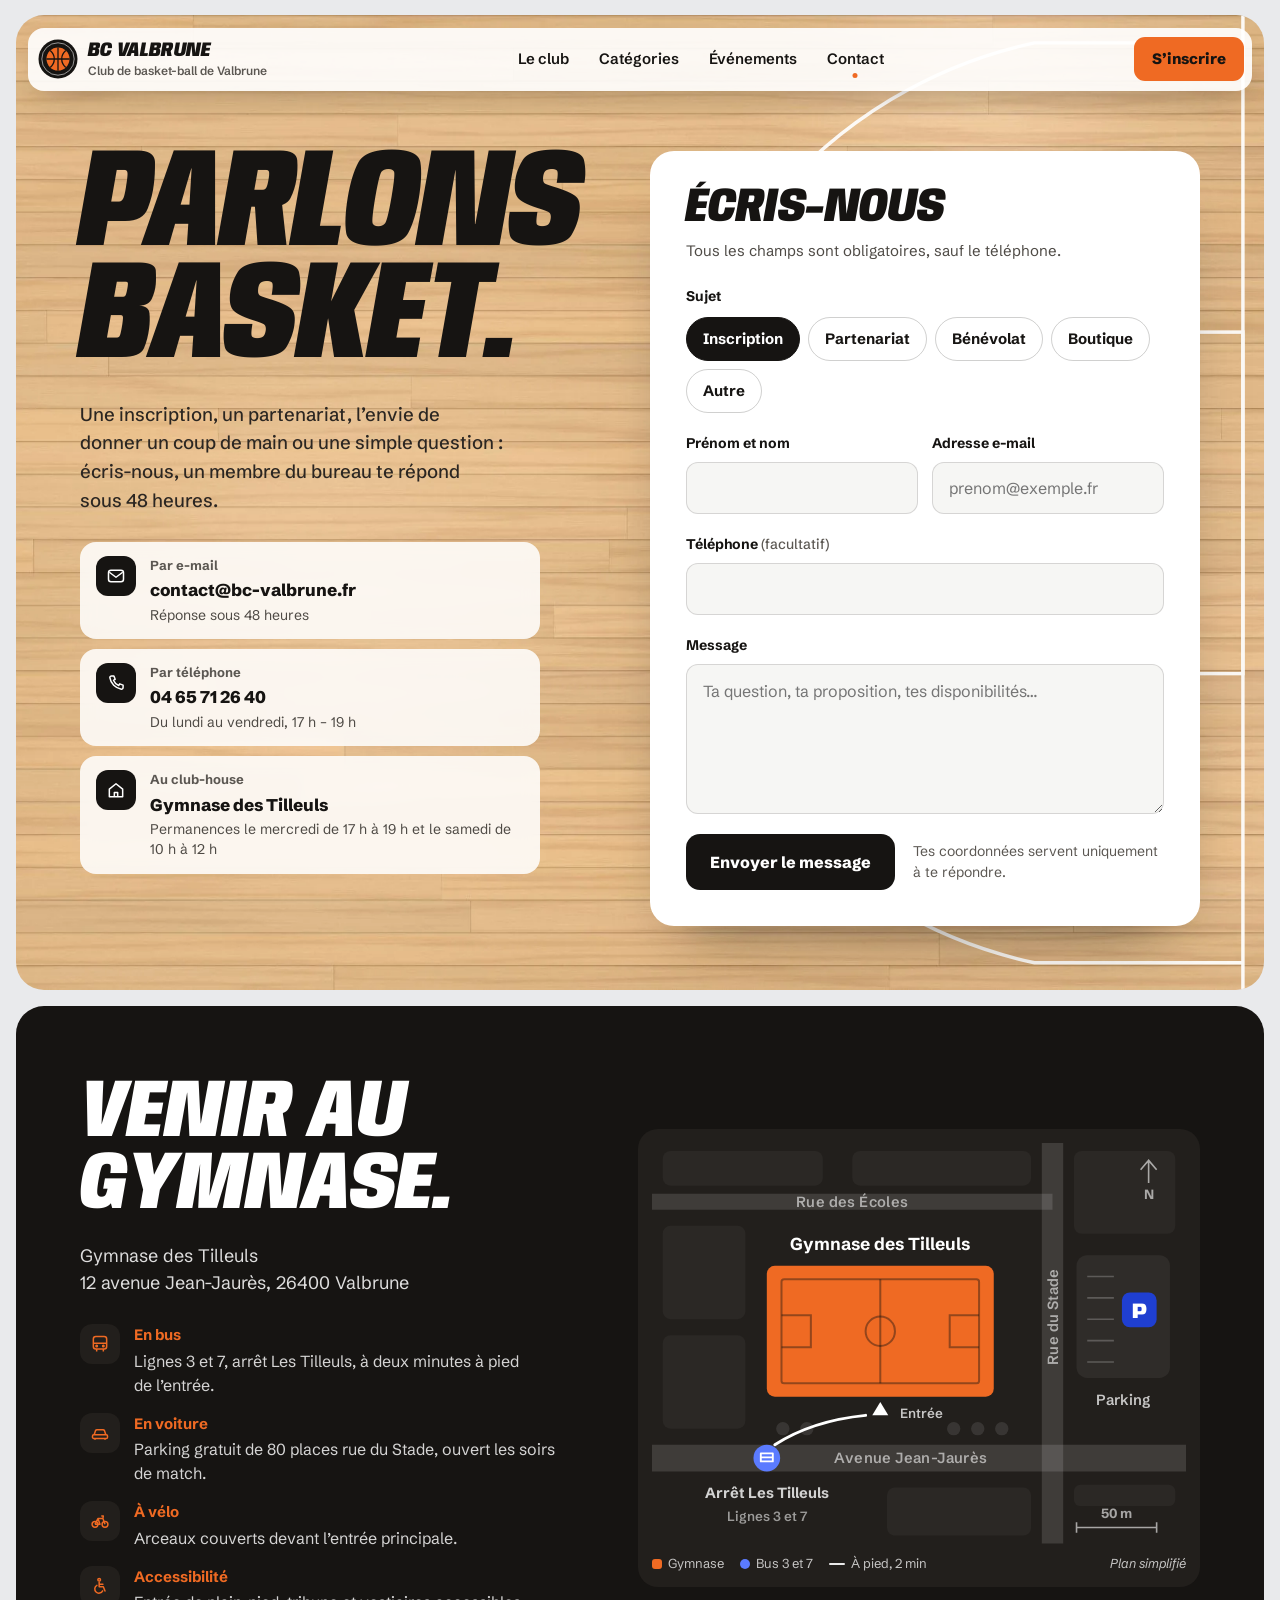
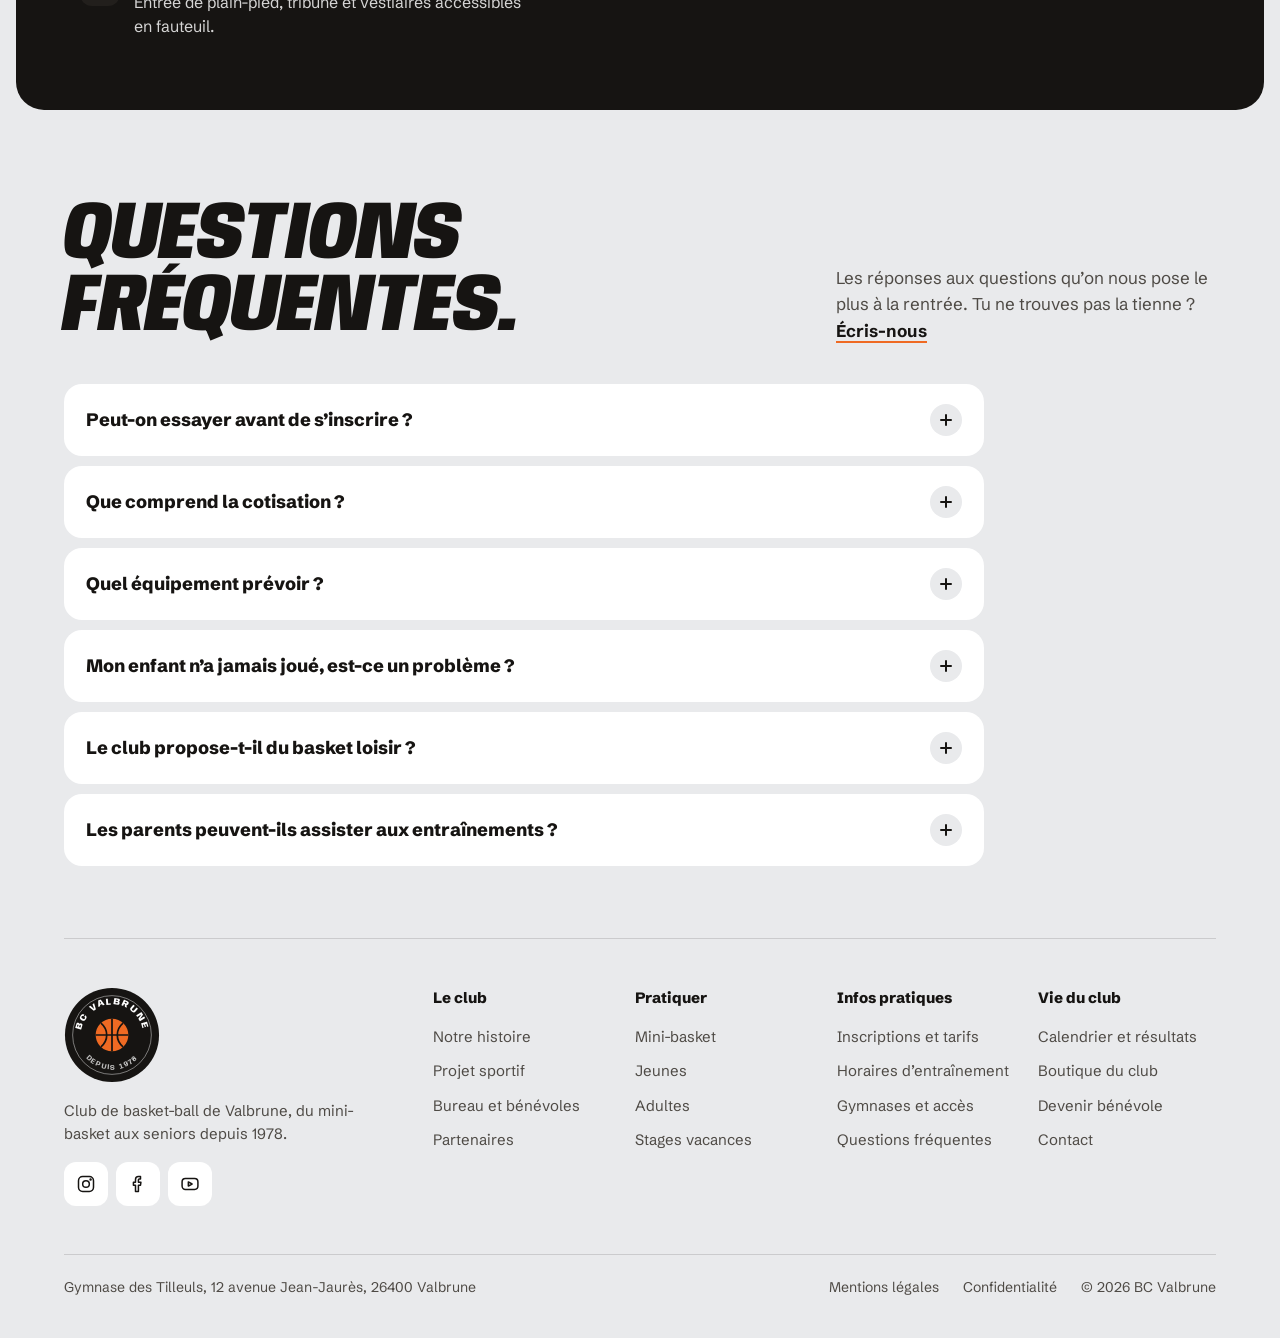
==== commit b2aca9d4: "Ajouter la page événements - evenements.html : calendrier de la saison 2026-2027 (17 rendez-vous   g" ====
--- a/contact.html
+++ b/contact.html
@@ -36,7 +36,7 @@
     <div class="nav-links">
       <a href="index.html#club">Le club</a>
       <a href="index.html#categories">Catégories</a>
-      <a href="index.html#agenda">Agenda</a>
+      <a href="evenements.html">Événements</a>
       <a href="contact.html" aria-current="page">Contact</a>
     </div>
     <div class="nav-actions">
@@ -50,7 +50,7 @@
   <nav class="menu-panel" id="menu-mobile" aria-label="Menu" hidden>
     <a href="index.html#club">Le club</a>
     <a href="index.html#categories">Catégories</a>
-    <a href="index.html#agenda">Agenda</a>
+    <a href="evenements.html">Événements</a>
     <a href="contact.html" aria-current="page">Contact</a>
   </nav>
 </header>
@@ -329,7 +329,7 @@
           <li><a href="index.html#categories">Mini-basket</a></li>
           <li><a href="index.html#categories">Jeunes</a></li>
           <li><a href="index.html#categories">Adultes</a></li>
-          <li><a href="index.html#agenda">Stages vacances</a></li>
+          <li><a href="evenements.html#stages">Stages vacances</a></li>
         </ul>
       </div>
       <div>
@@ -344,7 +344,7 @@
       <div>
         <h2>Vie du club</h2>
         <ul>
-          <li><a href="index.html#agenda">Calendrier et résultats</a></li>
+          <li><a href="evenements.html">Calendrier et résultats</a></li>
           <li><a href="#boutique">Boutique du club</a></li>
           <li><a href="#benevolat">Devenir bénévole</a></li>
           <li><a href="#formulaire">Contact</a></li>
--- a/assets/css/styles.css
+++ b/assets/css/styles.css
@@ -451,14 +451,16 @@
 }
 
 .hero-title span,
-.contact-title span {
+.contact-title span,
+.events-title span {
   display: block;
   transform-origin: 0 100%;
   animation: land 0.95s ease-in 0.1s both;
 }
 
 .hero-title span:nth-child(2),
-.contact-title span:nth-child(2) {
+.contact-title span:nth-child(2),
+.events-title span:nth-child(2) {
   animation-delay: 0.2s;
 }
 
@@ -2245,6 +2247,408 @@
   animation: rise 0.4s var(--ease-out) both;
 }
 
+/* ---------- Page événements ---------- */
+
+.events-hero {
+  position: relative;
+  margin: -76px 16px 0;
+  border-radius: 28px;
+  overflow: hidden;
+  background: #0C1230;
+  color: var(--white);
+}
+
+.events-hero-bg {
+  position: absolute;
+  inset: 0;
+  background: url(../img/arena.webp) 50% 30% / cover no-repeat;
+}
+
+/* Voile sombre côté texte : le titre reste lisible devant les projecteurs */
+.events-hero-bg::after {
+  content: "";
+  position: absolute;
+  inset: 0;
+  background: linear-gradient(100deg, rgba(8, 10, 24, 0.82) 0%, rgba(8, 10, 24, 0.45) 55%, rgba(8, 10, 24, 0.15) 100%);
+}
+
+.events-hero-inner {
+  position: relative;
+  max-width: 1360px;
+  margin: 0 auto;
+  padding: 150px var(--pad-x) clamp(48px, 6vw, 88px);
+  display: flex;
+  flex-wrap: wrap;
+  align-items: flex-end;
+  justify-content: space-between;
+  gap: 32px 48px;
+}
+
+.events-intro {
+  flex: 1 1 460px;
+  min-width: 0;
+  display: flex;
+  flex-direction: column;
+  gap: 24px;
+}
+
+.events-title {
+  margin: 0;
+  font-size: clamp(64px, 12vw, 140px);
+  line-height: 0.8;
+  font-stretch: 72%;
+  letter-spacing: -0.01em;
+}
+
+.events-lead {
+  margin: 0;
+  max-width: 44ch;
+  font-size: clamp(17px, 1.45vw, 19px);
+  line-height: 1.55;
+  font-weight: 500;
+  color: rgba(255, 255, 255, 0.88);
+}
+
+/* Le compte à rebours devient le tableau d'affichage de la salle */
+.events-hero .next-match {
+  flex: 0 1 440px;
+  margin: 0;
+  box-shadow: 0 0 0 1px rgba(255, 255, 255, 0.1), 0 30px 60px -30px rgba(0, 0, 0, 0.9);
+  animation: rise 0.8s var(--ease-out) 0.35s both;
+}
+
+.calendar {
+  max-width: 1392px;
+  margin: 0 auto;
+  padding: clamp(56px, 7vw, 96px) var(--pad-x) 0;
+  scroll-margin-top: 80px;
+}
+
+.calendar-head {
+  display: flex;
+  flex-wrap: wrap;
+  align-items: flex-end;
+  justify-content: space-between;
+  gap: 20px 40px;
+}
+
+.calendar-title {
+  margin: 0;
+  font-size: clamp(44px, 6.4vw, 84px);
+  line-height: 0.88;
+  font-stretch: 78%;
+}
+
+.calendar-tools {
+  display: flex;
+  flex-direction: column;
+  align-items: flex-start;
+  gap: 10px;
+}
+
+.events-filter {
+  min-width: 0;
+  margin: 0;
+  padding: 0;
+  border: 0;
+}
+
+.events-count {
+  margin: 0;
+  font-size: 14px;
+  font-weight: 600;
+  color: var(--subtle);
+}
+
+.months {
+  display: grid;
+  gap: clamp(36px, 4vw, 56px);
+  margin-top: clamp(32px, 4vw, 48px);
+}
+
+.month {
+  display: grid;
+  grid-template-columns: minmax(0, 220px) minmax(0, 1fr);
+  align-items: start;
+  gap: 14px 32px;
+}
+
+.month[hidden],
+.event[hidden] {
+  display: none;
+}
+
+/* Le mois reste affiché à côté de ses rendez-vous pendant le défilement */
+.month-title {
+  position: sticky;
+  top: 100px;
+  margin: 0;
+  font-size: clamp(30px, 3.2vw, 44px);
+  line-height: 0.9;
+  font-stretch: 80%;
+}
+
+.month-title small {
+  display: block;
+  margin-top: 6px;
+  font-family: var(--font-body);
+  font-size: 14px;
+  font-style: normal;
+  font-weight: 700;
+  text-transform: none;
+  color: var(--subtle);
+}
+
+.event-list {
+  list-style: none;
+  margin: 0;
+  padding: 0;
+  display: grid;
+  gap: 12px;
+}
+
+/* Chaque rendez-vous est un billet, comme sur l'accueil */
+.event {
+  --stub: 96px;
+  display: grid;
+  grid-template-columns: var(--stub) minmax(0, 1fr);
+  min-height: 132px;
+  border-radius: 16px;
+  background: var(--white);
+  -webkit-mask:
+    radial-gradient(circle 9px at var(--stub) 0, transparent 97%, #000) top / 100% 51% no-repeat,
+    radial-gradient(circle 9px at var(--stub) 100%, transparent 97%, #000) bottom / 100% 51% no-repeat;
+  mask:
+    radial-gradient(circle 9px at var(--stub) 0, transparent 97%, #000) top / 100% 51% no-repeat,
+    radial-gradient(circle 9px at var(--stub) 100%, transparent 97%, #000) bottom / 100% 51% no-repeat;
+}
+
+.event-date {
+  display: flex;
+  flex-direction: column;
+  align-items: center;
+  justify-content: center;
+  gap: 2px;
+  padding: 12px 6px;
+  background: var(--ink);
+  color: var(--white);
+  text-align: center;
+}
+
+.event-weekday,
+.event-month {
+  font-size: 11px;
+  font-weight: 700;
+  letter-spacing: 0.06em;
+  text-transform: uppercase;
+  color: rgba(255, 255, 255, 0.72);
+}
+
+.event-day {
+  font-family: var(--font-display);
+  font-size: 40px;
+  font-style: italic;
+  font-weight: 900;
+  font-stretch: 110%;
+  line-height: 1;
+}
+
+.event-range {
+  margin-top: 2px;
+  font-size: 11px;
+  font-weight: 700;
+  color: rgba(255, 255, 255, 0.82);
+}
+
+.event--stages .event-date {
+  background: var(--blue);
+}
+
+.event--club .event-date {
+  background: var(--accent);
+  color: var(--ink);
+}
+
+.event--club .event-weekday,
+.event--club .event-month {
+  color: rgba(22, 20, 18, 0.72);
+}
+
+.event-body {
+  min-width: 0;
+  display: grid;
+  grid-template-columns: minmax(0, 1.3fr) minmax(0, 1fr);
+  align-items: start;
+  gap: 12px 28px;
+  padding: 18px 22px;
+  border-left: 2px dashed rgba(22, 20, 18, 0.2);
+}
+
+.event-main {
+  min-width: 0;
+  display: flex;
+  flex-direction: column;
+  align-items: flex-start;
+  gap: 6px;
+}
+
+.event-tag {
+  --tag: var(--ink);
+  display: inline-flex;
+  align-items: center;
+  gap: 7px;
+  margin: 0;
+  font-size: 13px;
+  font-weight: 700;
+  color: var(--subtle);
+}
+
+.event-tag::before {
+  content: "";
+  flex: 0 0 auto;
+  width: 8px;
+  height: 8px;
+  border-radius: 50%;
+  background: var(--tag);
+}
+
+.event--stages .event-tag {
+  --tag: var(--blue);
+}
+
+.event--club .event-tag {
+  --tag: var(--accent);
+}
+
+.event-title {
+  margin: 0;
+  font-size: 19px;
+  line-height: 1.2;
+  font-weight: 800;
+}
+
+.event-desc {
+  margin: 0;
+  font-size: 15px;
+  line-height: 1.5;
+  color: var(--muted);
+}
+
+.event-side {
+  min-width: 0;
+  display: flex;
+  flex-direction: column;
+  align-items: flex-start;
+  gap: 6px;
+}
+
+.event-facts {
+  display: grid;
+  grid-template-columns: auto minmax(0, 1fr);
+  gap: 4px 12px;
+  margin: 0;
+  font-size: 14px;
+  line-height: 1.45;
+}
+
+.event-facts dt {
+  color: var(--subtle);
+}
+
+.event-facts dd {
+  margin: 0;
+  font-weight: 600;
+}
+
+.event-side .tlink {
+  min-height: 40px;
+  font-size: 15px;
+  font-weight: 800;
+}
+
+/* Rendez-vous passés : main.js les repère d'après leur date */
+.event.is-past {
+  opacity: 0.62;
+}
+
+.event.is-past .event-date {
+  background: #8A857F;
+  color: var(--white);
+}
+
+.event.is-past .event-weekday,
+.event.is-past .event-month {
+  color: rgba(255, 255, 255, 0.8);
+}
+
+.event-over {
+  color: var(--ink);
+}
+
+/* Appel aux bénévoles */
+.volunteer {
+  position: relative;
+  margin: clamp(56px, 7vw, 96px) 16px 0;
+  border-radius: 28px;
+  overflow: hidden;
+  background: var(--blue);
+  color: var(--white);
+}
+
+.volunteer-deco {
+  position: absolute;
+  right: -6%;
+  top: -40%;
+  width: clamp(260px, 34vw, 480px);
+  aspect-ratio: 1 / 1;
+}
+
+.volunteer-deco svg {
+  display: block;
+  width: 100%;
+  height: 100%;
+  overflow: visible;
+}
+
+.volunteer-inner {
+  position: relative;
+  max-width: 1232px;
+  margin: 0 auto;
+  padding: clamp(44px, 6vw, 80px) var(--pad-x);
+  display: flex;
+  flex-wrap: wrap;
+  align-items: center;
+  justify-content: space-between;
+  gap: 24px 48px;
+}
+
+.volunteer-text {
+  flex: 1 1 420px;
+  min-width: 0;
+  max-width: 660px;
+}
+
+.volunteer-title {
+  margin: 0;
+  font-size: clamp(44px, 6vw, 84px);
+  line-height: 0.86;
+  font-stretch: 76%;
+}
+
+.volunteer-lead {
+  margin: 18px 0 0;
+  max-width: 50ch;
+  font-size: 17px;
+  line-height: 1.55;
+  color: rgba(255, 255, 255, 0.9);
+}
+
+/* Filtre du calendrier : les rendez-vous glissent jusqu'à leur nouvelle place */
+::view-transition-group(*) {
+  animation-duration: 0.35s;
+  animation-timing-function: cubic-bezier(0.2, 0.7, 0.2, 1);
+}
+
 /* ---------- Animations ---------- */
 
 @keyframes land {
@@ -2469,6 +2873,44 @@
   }
 }
 
+@media (max-width: 860px) {
+  .month {
+    grid-template-columns: minmax(0, 1fr);
+  }
+
+  .month-title {
+    position: static;
+  }
+}
+
+@media (max-width: 720px) {
+  .event-body {
+    grid-template-columns: minmax(0, 1fr);
+  }
+}
+
+@media (min-width: 600px) {
+  /* Chiffres du tableau d'affichage plus grands sur la page événements */
+  .events-hero .clock-digits svg {
+    width: 32px;
+    height: 46px;
+  }
+}
+
+@media (max-width: 420px) {
+  .event {
+    --stub: 74px;
+  }
+
+  .event-day {
+    font-size: 32px;
+  }
+
+  .event-body {
+    padding: 16px;
+  }
+}
+
 @media (max-width: 600px) {
   .led-board {
     height: 62px;
